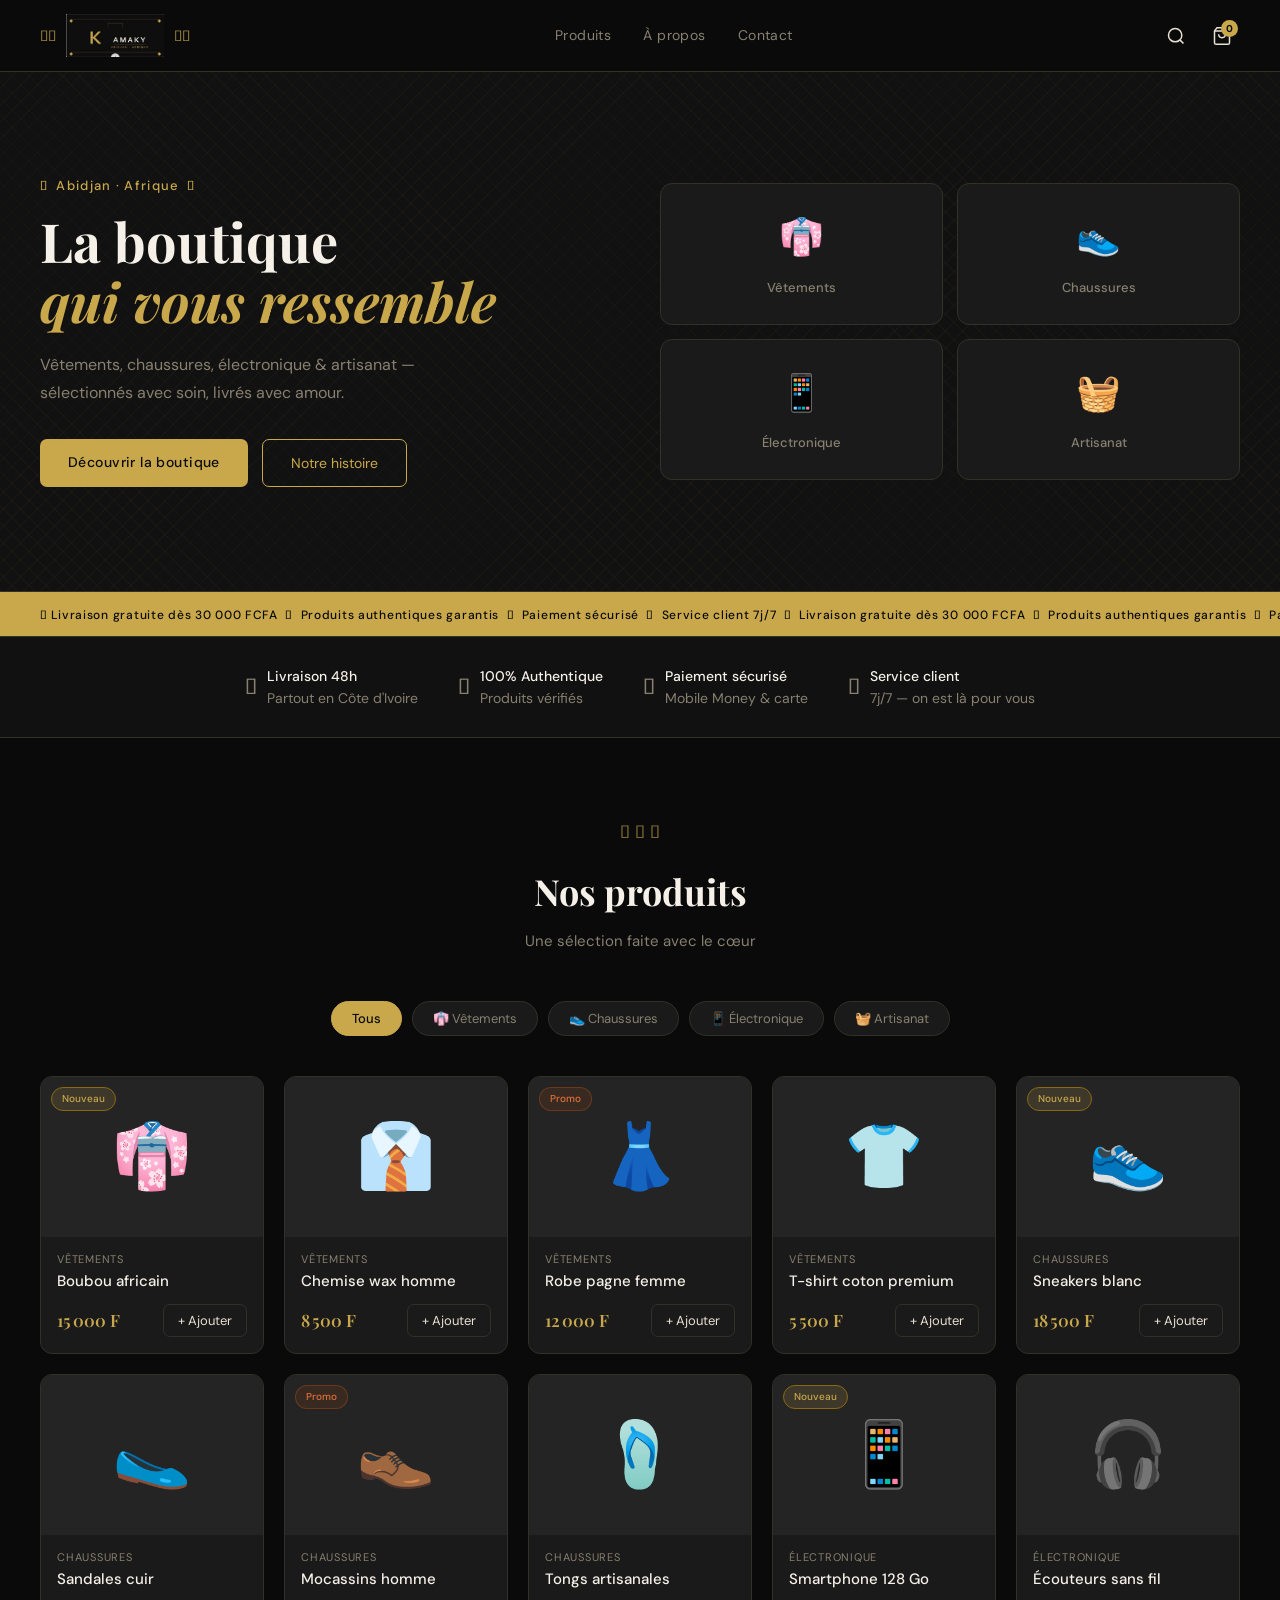
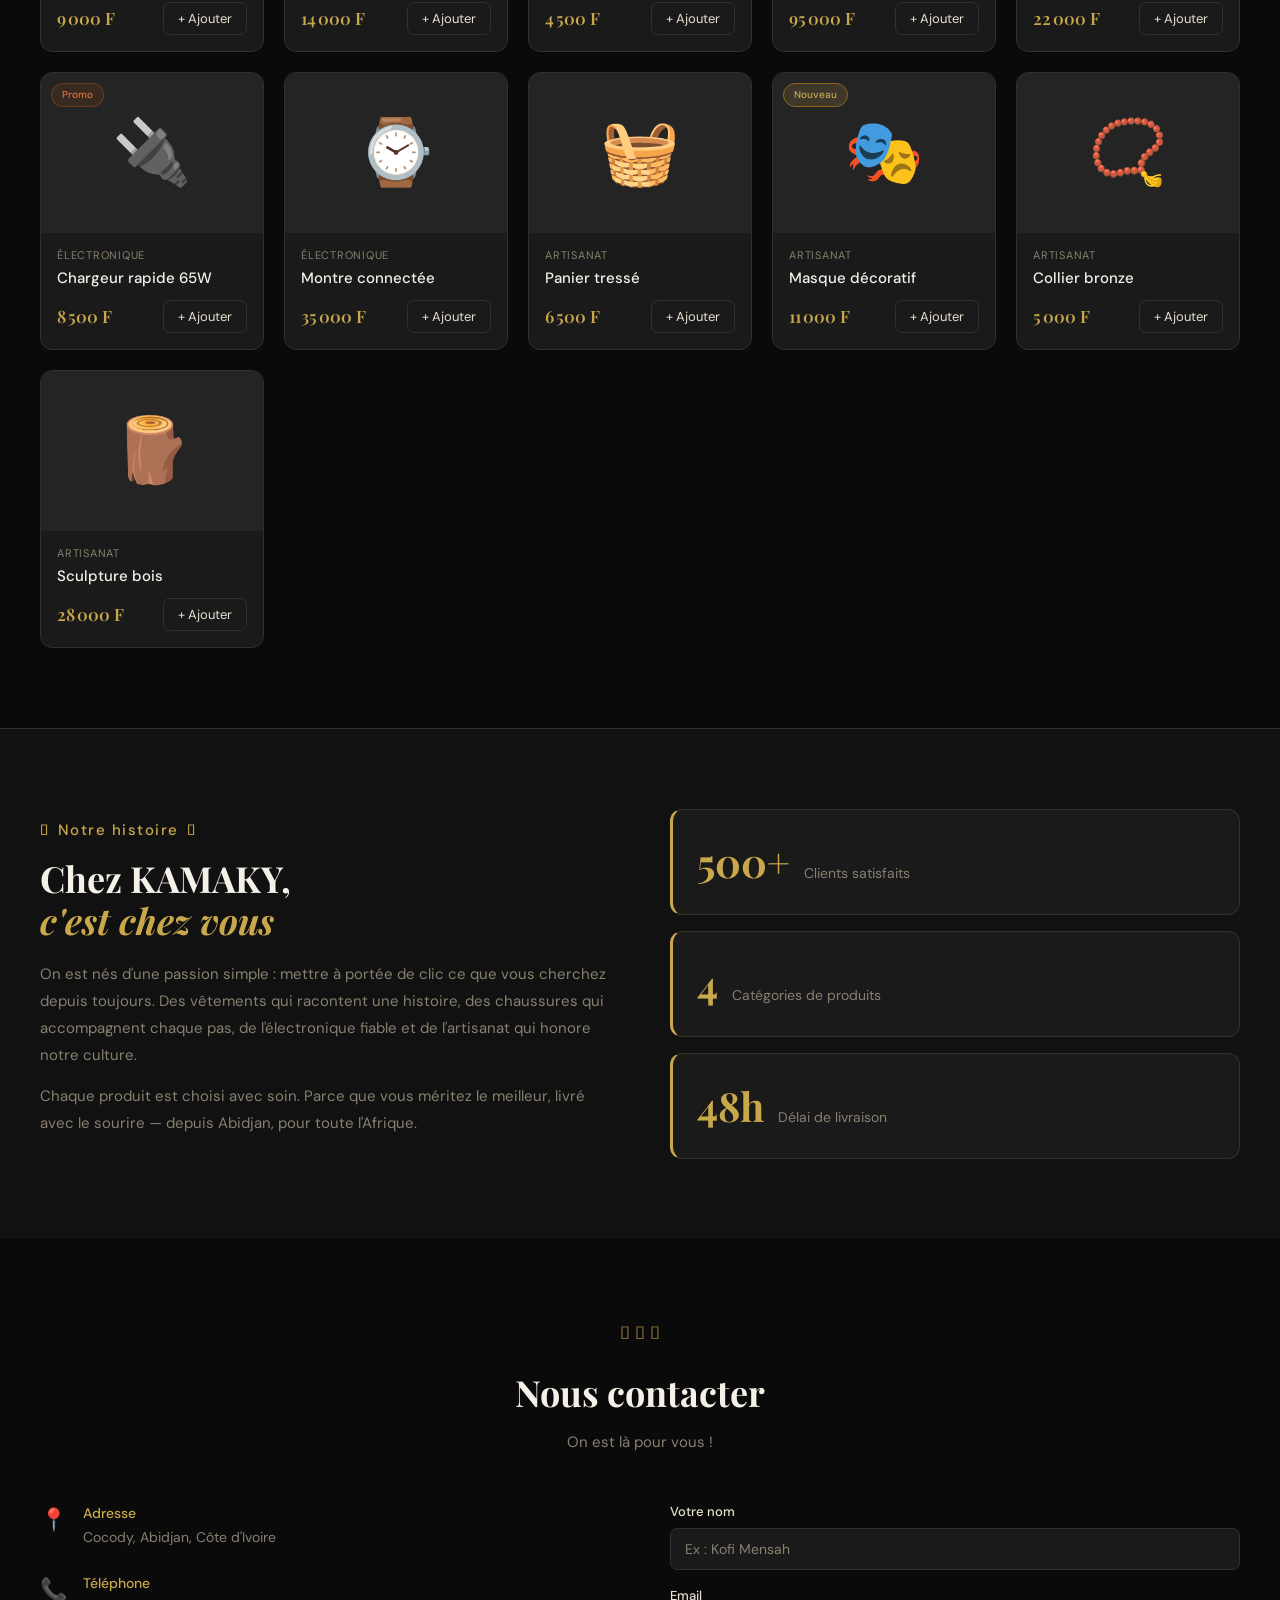
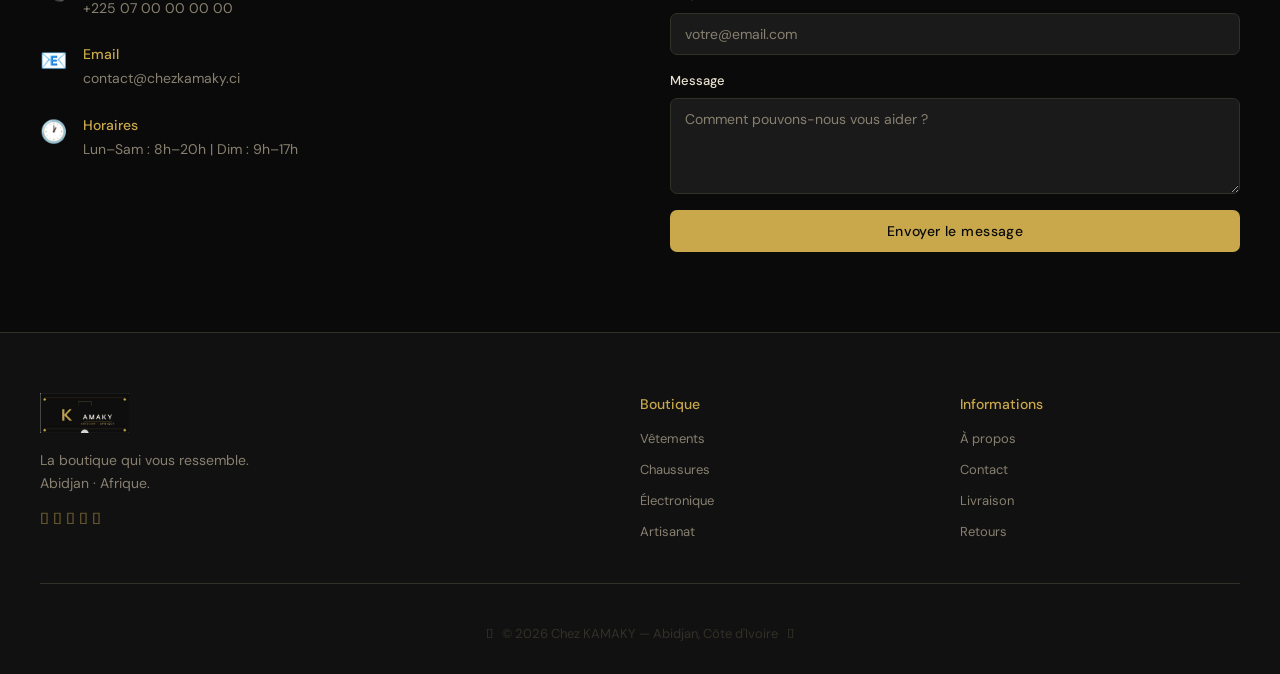
==== index.html @ 60ec1d20 "Add files via upload" ====
<!DOCTYPE html>
<html lang="fr">
<head>
  <meta charset="UTF-8" />
  <meta name="viewport" content="width=device-width, initial-scale=1.0" />
  <title>Chez KAMAKY — Boutique en ligne</title>
  <link rel="preconnect" href="https://fonts.googleapis.com" />
  <link rel="preconnect" href="https://fonts.gstatic.com" crossorigin />
  <link href="https://fonts.googleapis.com/css2?family=Playfair+Display:ital,wght@0,400;0,600;0,700;1,400;1,700&family=DM+Sans:wght@300;400;500&display=swap" rel="stylesheet" />
  <link rel="stylesheet" href="style.css" />
</head>
<body>

  <!-- NAVIGATION -->
  <nav class="nav">
    <div class="nav-logo">
      <span class="logo-cauris" aria-hidden="true">𓇢𓆉</span>
      <img src="logo-original.png" alt="Chez KAMAKY" class="logo-img" />
      <span class="logo-cauris" aria-hidden="true">𓆉𓇢</span>
    </div>
    <div class="nav-links">
      <a href="#produits">Produits</a>
      <a href="#apropos">À propos</a>
      <a href="#contact">Contact</a>
    </div>
    <div class="nav-actions">
      <button class="btn-icon" aria-label="Rechercher">
        <svg width="20" height="20" fill="none" stroke="currentColor" stroke-width="1.8" viewBox="0 0 24 24"><circle cx="11" cy="11" r="8"/><path d="m21 21-4.35-4.35"/></svg>
      </button>
      <button class="btn-icon btn-cart" id="btn-cart" aria-label="Panier">
        <svg width="20" height="20" fill="none" stroke="currentColor" stroke-width="1.8" viewBox="0 0 24 24"><path d="M6 2 3 6v14a2 2 0 0 0 2 2h14a2 2 0 0 0 2-2V6l-3-4z"/><line x1="3" y1="6" x2="21" y2="6"/><path d="M16 10a4 4 0 0 1-8 0"/></svg>
        <span class="cart-badge" id="cart-badge">0</span>
      </button>
    </div>
  </nav>

  <!-- HERO -->
  <section class="hero">
    <div class="hero-content">
      <p class="hero-eyebrow">
        <span class="cauri-inline">𓇢</span>
        Abidjan · Afrique
        <span class="cauri-inline">𓇢</span>
      </p>
      <h1 class="hero-title">La boutique<br /><em>qui vous ressemble</em></h1>
      <p class="hero-sub">Vêtements, chaussures, électronique & artisanat — sélectionnés avec soin, livrés avec amour.</p>
      <div class="hero-btns">
        <a href="#produits" class="btn-primary">Découvrir la boutique</a>
        <a href="#apropos" class="btn-ghost">Notre histoire</a>
      </div>
    </div>
    <div class="hero-visual">
      <div class="hero-card hc1"><span class="hc-emoji">👘</span><span class="hc-label">Vêtements</span></div>
      <div class="hero-card hc2"><span class="hc-emoji">👟</span><span class="hc-label">Chaussures</span></div>
      <div class="hero-card hc3"><span class="hc-emoji">📱</span><span class="hc-label">Électronique</span></div>
      <div class="hero-card hc4"><span class="hc-emoji">🧺</span><span class="hc-label">Artisanat</span></div>
    </div>
  </section>

  <!-- BANDEAU -->
  <div class="bandeau">
    <span>𓇢 Livraison gratuite dès 30 000 FCFA &nbsp;𓆉&nbsp; Produits authentiques garantis &nbsp;𓇢&nbsp; Paiement sécurisé &nbsp;𓆉&nbsp; Service client 7j/7 &nbsp;𓇢&nbsp; Livraison gratuite dès 30 000 FCFA &nbsp;𓆉&nbsp; Produits authentiques garantis &nbsp;𓇢&nbsp; Paiement sécurisé &nbsp;𓆉&nbsp; Service client 7j/7</span>
  </div>

  <!-- CAURIS BAND -->
  <div class="cauri-band">
    <div class="cauri-item"><span>𓇢</span><div><strong>Livraison 48h</strong><br>Partout en Côte d'Ivoire</div></div>
    <div class="cauri-item"><span>𓆉</span><div><strong>100% Authentique</strong><br>Produits vérifiés</div></div>
    <div class="cauri-item"><span>𓇢</span><div><strong>Paiement sécurisé</strong><br>Mobile Money & carte</div></div>
    <div class="cauri-item"><span>𓆉</span><div><strong>Service client</strong><br>7j/7 — on est là pour vous</div></div>
  </div>

  <!-- PRODUITS -->
  <section class="section" id="produits">
    <div class="section-header">
      <div class="section-deco" aria-hidden="true">𓇢 𓆉 𓇢</div>
      <h2 class="section-title">Nos produits</h2>
      <p class="section-sub">Une sélection faite avec le cœur</p>
    </div>
    <div class="filtres">
      <button class="filtre active" data-cat="Tous">Tous</button>
      <button class="filtre" data-cat="Vêtements">👘 Vêtements</button>
      <button class="filtre" data-cat="Chaussures">👟 Chaussures</button>
      <button class="filtre" data-cat="Électronique">📱 Électronique</button>
      <button class="filtre" data-cat="Artisanat">🧺 Artisanat</button>
    </div>
    <div class="produits-grid" id="produits-grid"></div>
  </section>

  <!-- À PROPOS -->
  <section class="section section-apropos" id="apropos">
    <div class="apropos-inner">
      <div class="apropos-text">
        <p class="hero-eyebrow"><span class="cauri-inline">𓇢</span> Notre histoire <span class="cauri-inline">𓇢</span></p>
        <h2>Chez KAMAKY,<br /><em>c'est chez vous</em></h2>
        <p>On est nés d'une passion simple : mettre à portée de clic ce que vous cherchez depuis toujours. Des vêtements qui racontent une histoire, des chaussures qui accompagnent chaque pas, de l'électronique fiable et de l'artisanat qui honore notre culture.</p>
        <p>Chaque produit est choisi avec soin. Parce que vous méritez le meilleur, livré avec le sourire — depuis Abidjan, pour toute l'Afrique.</p>
      </div>
      <div class="apropos-visuels">
        <div class="av-card"><span class="av-num">500+</span><span class="av-label">Clients satisfaits</span></div>
        <div class="av-card"><span class="av-num">4</span><span class="av-label">Catégories de produits</span></div>
        <div class="av-card"><span class="av-num">48h</span><span class="av-label">Délai de livraison</span></div>
      </div>
    </div>
  </section>

  <!-- CONTACT -->
  <section class="section section-contact" id="contact">
    <div class="section-header">
      <div class="section-deco" aria-hidden="true">𓇢 𓆉 𓇢</div>
      <h2 class="section-title">Nous contacter</h2>
      <p class="section-sub">On est là pour vous !</p>
    </div>
    <div class="contact-grid">
      <div class="contact-info">
        <div class="contact-item"><span class="ci-icon">📍</span><div><strong>Adresse</strong><p>Cocody, Abidjan, Côte d'Ivoire</p></div></div>
        <div class="contact-item"><span class="ci-icon">📞</span><div><strong>Téléphone</strong><p>+225 07 00 00 00 00</p></div></div>
        <div class="contact-item"><span class="ci-icon">📧</span><div><strong>Email</strong><p>contact@chezkamaky.ci</p></div></div>
        <div class="contact-item"><span class="ci-icon">🕐</span><div><strong>Horaires</strong><p>Lun–Sam : 8h–20h | Dim : 9h–17h</p></div></div>
      </div>
      <form class="contact-form" onsubmit="envoyerMessage(event)">
        <div class="form-group"><label>Votre nom</label><input type="text" placeholder="Ex : Kofi Mensah" required /></div>
        <div class="form-group"><label>Email</label><input type="email" placeholder="votre@email.com" required /></div>
        <div class="form-group"><label>Message</label><textarea rows="4" placeholder="Comment pouvons-nous vous aider ?" required></textarea></div>
        <button type="submit" class="btn-primary" style="width:100%">Envoyer le message</button>
      </form>
    </div>
  </section>

  <!-- FOOTER -->
  <footer class="footer">
    <div class="footer-top">
      <div class="footer-brand">
        <img src="logo-original.png" alt="Chez KAMAKY" style="height:40px;width:auto;" />
        <p>La boutique qui vous ressemble.<br />Abidjan · Afrique.</p>
        <div class="footer-cauris" aria-hidden="true">𓇢 𓆉 𓇢 𓆉 𓇢</div>
      </div>
      <div class="footer-links">
        <strong>Boutique</strong>
        <a href="#produits">Vêtements</a>
        <a href="#produits">Chaussures</a>
        <a href="#produits">Électronique</a>
        <a href="#produits">Artisanat</a>
      </div>
      <div class="footer-links">
        <strong>Informations</strong>
        <a href="#apropos">À propos</a>
        <a href="#contact">Contact</a>
        <a href="#">Livraison</a>
        <a href="#">Retours</a>
      </div>
    </div>
    <div class="footer-bottom">
      <p>𓇢 &nbsp; © 2026 Chez KAMAKY — Abidjan, Côte d'Ivoire &nbsp; 𓇢</p>
    </div>
  </footer>

  <!-- PANIER SIDEBAR -->
  <div class="panier-overlay" id="panier-overlay" onclick="fermerPanier()"></div>
  <aside class="panier-sidebar" id="panier-sidebar">
    <div class="panier-header">
      <h3>𓇢 Mon panier</h3>
      <button class="btn-icon" onclick="fermerPanier()" aria-label="Fermer">
        <svg width="20" height="20" fill="none" stroke="currentColor" stroke-width="2" viewBox="0 0 24 24"><line x1="18" y1="6" x2="6" y2="18"/><line x1="6" y1="6" x2="18" y2="18"/></svg>
      </button>
    </div>
    <div class="panier-items" id="panier-items"></div>
    <div class="panier-footer" id="panier-footer"></div>
  </aside>

  <script src="script.js"></script>
</body>
</html>
---- style.css ----
/* === VARIABLES === */
:root {
  --noir:      #0A0A0A;
  --noir-2:    #111111;
  --noir-3:    #1A1A1A;
  --noir-4:    #242424;
  --or:        #C9A84C;
  --or-cl:     #E8C97A;
  --or-fonce:  #8B6914;
  --or-bg:     rgba(201,168,76,0.08);
  --blanc:     #F5F0E8;
  --blanc-2:   #E8E0D0;
  --gris:      #888070;
  --gris-cl:   #333028;
  --radius:    12px;
  --radius-sm: 7px;
  --font-titre: 'Playfair Display', Georgia, serif;
  --font-corps: 'DM Sans', system-ui, sans-serif;
  --transition: 0.22s ease;
}

/* === RESET === */
*, *::before, *::after { box-sizing: border-box; margin: 0; padding: 0; }
html { scroll-behavior: smooth; }
body { font-family: var(--font-corps); background: var(--noir); color: var(--blanc); line-height: 1.6; }
a { text-decoration: none; color: inherit; }
button { font-family: inherit; cursor: pointer; }

/* === NAVIGATION === */
.nav {
  display: flex;
  align-items: center;
  justify-content: space-between;
  padding: 0 40px;
  height: 72px;
  background: var(--noir);
  border-bottom: 1px solid var(--gris-cl);
  position: sticky;
  top: 0;
  z-index: 100;
}

.nav-logo { display: flex; align-items: center; gap: 10px; }
.logo-img  { height: 44px; width: auto; object-fit: contain; }

/* cauris décoratifs autour du logo */
.logo-cauris {
  display: flex;
  align-items: center;
  gap: 6px;
  color: var(--or);
  font-size: 15px;
  opacity: .7;
}

.nav-links { display: flex; gap: 32px; }
.nav-links a {
  font-size: 14px;
  color: var(--gris);
  transition: color var(--transition);
  letter-spacing: .03em;
}
.nav-links a:hover { color: var(--or); }

.nav-actions { display: flex; align-items: center; gap: 10px; }

.btn-icon {
  background: none;
  border: none;
  color: var(--blanc-2);
  padding: 8px;
  border-radius: 50%;
  display: flex;
  align-items: center;
  justify-content: center;
  transition: background var(--transition), color var(--transition);
}
.btn-icon:hover { background: var(--noir-4); color: var(--or); }

.btn-cart { position: relative; }
.cart-badge {
  position: absolute;
  top: 2px; right: 2px;
  background: var(--or);
  color: var(--noir);
  font-size: 10px;
  font-weight: 700;
  width: 17px; height: 17px;
  border-radius: 50%;
  display: flex;
  align-items: center;
  justify-content: center;
}

/* === BOUTONS === */
.btn-primary {
  display: inline-block;
  padding: 12px 28px;
  background: var(--or);
  color: var(--noir);
  border: none;
  border-radius: var(--radius-sm);
  font-size: 14px;
  font-weight: 500;
  letter-spacing: .03em;
  transition: background var(--transition), transform var(--transition);
}
.btn-primary:hover { background: var(--or-cl); transform: translateY(-1px); }

.btn-ghost {
  display: inline-block;
  padding: 12px 28px;
  background: transparent;
  color: var(--or);
  border: 1.5px solid var(--or);
  border-radius: var(--radius-sm);
  font-size: 14px;
  transition: all var(--transition);
}
.btn-ghost:hover { background: var(--or); color: var(--noir); }

/* === HERO === */
.hero {
  display: grid;
  grid-template-columns: 1fr 1fr;
  gap: 40px;
  align-items: center;
  padding: 80px 40px;
  background: var(--noir-2);
  min-height: 520px;
  border-bottom: 1px solid var(--gris-cl);
  position: relative;
  overflow: hidden;
}

/* motif tissage africain en fond */
.hero::before {
  content: '';
  position: absolute;
  inset: 0;
  background-image:
    repeating-linear-gradient(45deg, rgba(201,168,76,.03) 0px, rgba(201,168,76,.03) 1px, transparent 1px, transparent 12px),
    repeating-linear-gradient(-45deg, rgba(201,168,76,.03) 0px, rgba(201,168,76,.03) 1px, transparent 1px, transparent 12px);
  pointer-events: none;
}

.hero-eyebrow {
  font-size: 13px;
  color: var(--or);
  letter-spacing: .1em;
  margin-bottom: 16px;
  font-weight: 500;
  display: flex;
  align-items: center;
  gap: 8px;
}

.hero-title {
  font-family: var(--font-titre);
  font-size: clamp(36px, 5vw, 54px);
  font-weight: 700;
  line-height: 1.1;
  color: var(--blanc);
  margin-bottom: 20px;
}
.hero-title em { font-style: italic; color: var(--or); }

.hero-sub {
  font-size: 16px;
  color: var(--gris);
  margin-bottom: 32px;
  max-width: 420px;
  line-height: 1.75;
}

.hero-btns { display: flex; gap: 14px; flex-wrap: wrap; }

.hero-visual {
  display: grid;
  grid-template-columns: 1fr 1fr;
  gap: 14px;
  position: relative;
  z-index: 1;
}

.hero-card {
  background: var(--noir-3);
  border: 1px solid var(--gris-cl);
  border-radius: var(--radius);
  padding: 24px 16px;
  text-align: center;
  transition: transform var(--transition), border-color var(--transition);
  animation: floatIn .6s ease both;
  position: relative;
  overflow: hidden;
}
.hero-card::after {
  content: '';
  position: absolute;
  bottom: 0; left: 0; right: 0;
  height: 2px;
  background: linear-gradient(90deg, transparent, var(--or), transparent);
  opacity: 0;
  transition: opacity var(--transition);
}
.hero-card:hover { transform: translateY(-5px); border-color: var(--or-fonce); }
.hero-card:hover::after { opacity: 1; }
.hc1{animation-delay:.1s} .hc2{animation-delay:.2s} .hc3{animation-delay:.3s} .hc4{animation-delay:.4s}

@keyframes floatIn {
  from { opacity:0; transform:translateY(16px); }
  to   { opacity:1; transform:translateY(0); }
}

.hc-emoji  { font-size: 36px; display: block; margin-bottom: 8px; }
.hc-label  { font-size: 13px; font-weight: 500; color: var(--gris); }

/* === BANDEAU === */
.bandeau {
  background: var(--or);
  color: var(--noir);
  overflow: hidden;
  padding: 9px 0;
  white-space: nowrap;
}
.bandeau span {
  display: inline-block;
  padding: 0 40px;
  font-size: 12px;
  font-weight: 500;
  letter-spacing: .06em;
  animation: defilement 22s linear infinite;
}
@keyframes defilement {
  from { transform: translateX(0); }
  to   { transform: translateX(-50%); }
}

/* === SECTIONS === */
.section { padding: 80px 40px; }

.section-header { text-align: center; margin-bottom: 48px; }
.section-title {
  font-family: var(--font-titre);
  font-size: 36px;
  font-weight: 700;
  color: var(--blanc);
  margin-bottom: 8px;
}
.section-sub { font-size: 15px; color: var(--gris); }

/* déco cauris section */
.section-deco {
  display: flex;
  align-items: center;
  justify-content: center;
  gap: 12px;
  margin-bottom: 16px;
  color: var(--or);
  font-size: 18px;
  opacity: .6;
}

/* === FILTRES === */
.filtres {
  display: flex;
  gap: 10px;
  justify-content: center;
  flex-wrap: wrap;
  margin-bottom: 40px;
}
.filtre {
  padding: 8px 20px;
  border-radius: 30px;
  border: 1px solid var(--gris-cl);
  background: var(--noir-3);
  font-size: 13px;
  color: var(--gris);
  transition: all var(--transition);
}
.filtre:hover { border-color: var(--or-fonce); color: var(--or); }
.filtre.active {
  background: var(--or);
  border-color: var(--or);
  color: var(--noir);
  font-weight: 500;
}

/* === GRILLE PRODUITS === */
.produits-grid {
  display: grid;
  grid-template-columns: repeat(auto-fill, minmax(220px, 1fr));
  gap: 20px;
}

.produit-card {
  background: var(--noir-3);
  border: 1px solid var(--gris-cl);
  border-radius: var(--radius);
  overflow: hidden;
  transition: transform var(--transition), border-color var(--transition);
  animation: fadeUp .4s ease both;
}
.produit-card:hover { transform: translateY(-5px); border-color: var(--or-fonce); }

@keyframes fadeUp {
  from { opacity:0; transform:translateY(20px); }
  to   { opacity:1; transform:translateY(0); }
}

.produit-img {
  background: var(--noir-4);
  height: 160px;
  display: flex;
  align-items: center;
  justify-content: center;
  font-size: 64px;
  position: relative;
}

.produit-badge {
  position: absolute;
  top: 10px; left: 10px;
  font-size: 10px;
  font-weight: 500;
  padding: 3px 10px;
  border-radius: 20px;
}
.badge-new   { background: rgba(201,168,76,.15); color: var(--or); border: 1px solid var(--or-fonce); }
.badge-promo { background: rgba(180,80,20,.15);  color: #E0703A; border: 1px solid rgba(180,80,20,.4); }

.produit-body  { padding: 14px 16px 16px; }
.produit-cat   { font-size: 11px; color: var(--gris); margin-bottom: 4px; text-transform: uppercase; letter-spacing: .07em; }
.produit-nom   { font-size: 15px; font-weight: 500; color: var(--blanc); margin-bottom: 12px; line-height: 1.3; }
.produit-footer{ display: flex; justify-content: space-between; align-items: center; }
.produit-prix  { font-family: var(--font-titre); font-size: 17px; font-weight: 600; color: var(--or); }

.btn-ajouter {
  padding: 7px 14px;
  border-radius: var(--radius-sm);
  border: 1px solid var(--gris-cl);
  background: transparent;
  font-size: 13px;
  color: var(--blanc-2);
  transition: all var(--transition);
}
.btn-ajouter:hover { border-color: var(--or); color: var(--or); }
.btn-ajouter.ajoute { background: rgba(29,158,117,.15); border-color: #1D9E75; color: #4DC9A0; }

/* === SECTION CAURI === */
.cauri-band {
  background: var(--noir-2);
  border-top: 1px solid var(--gris-cl);
  border-bottom: 1px solid var(--gris-cl);
  padding: 28px 40px;
  display: flex;
  justify-content: center;
  align-items: center;
  gap: 40px;
  flex-wrap: wrap;
}
.cauri-item {
  display: flex;
  align-items: center;
  gap: 10px;
  font-size: 14px;
  color: var(--gris);
}
.cauri-item span { font-size: 22px; }
.cauri-item strong { color: var(--blanc); font-weight: 500; }

/* === À PROPOS === */
.section-apropos {
  background: var(--noir-2);
  border-top: 1px solid var(--gris-cl);
}
.apropos-inner {
  display: grid;
  grid-template-columns: 1fr 1fr;
  gap: 60px;
  align-items: center;
}
.apropos-text .hero-eyebrow { color: var(--or); }
.apropos-text h2 {
  font-family: var(--font-titre);
  font-size: 36px;
  font-weight: 700;
  line-height: 1.15;
  margin-bottom: 20px;
  color: var(--blanc);
}
.apropos-text h2 em { font-style: italic; color: var(--or); }
.apropos-text p { color: var(--gris); font-size: 15px; margin-bottom: 14px; line-height: 1.8; }

.apropos-visuels { display: flex; flex-direction: column; gap: 16px; }
.av-card {
  background: var(--noir-3);
  border: 1px solid var(--gris-cl);
  border-left: 3px solid var(--or);
  border-radius: var(--radius);
  padding: 20px 24px;
  display: flex;
  align-items: baseline;
  gap: 14px;
}
.av-num   { font-family: var(--font-titre); font-size: 40px; font-weight: 700; color: var(--or); }
.av-label { font-size: 14px; color: var(--gris); }

/* === CONTACT === */
.section-contact { background: var(--noir); }
.contact-grid {
  display: grid;
  grid-template-columns: 1fr 1fr;
  gap: 60px;
  align-items: start;
}
.contact-item { display: flex; gap: 16px; margin-bottom: 24px; align-items: flex-start; }
.ci-icon { font-size: 22px; flex-shrink: 0; }
.contact-item strong { display: block; font-size: 14px; font-weight: 500; color: var(--or); margin-bottom: 2px; }
.contact-item p { font-size: 14px; color: var(--gris); }

.contact-form { display: flex; flex-direction: column; gap: 16px; }
.form-group { display: flex; flex-direction: column; gap: 6px; }
.form-group label { font-size: 13px; font-weight: 500; color: var(--blanc-2); }
.form-group input,
.form-group textarea {
  padding: 11px 14px;
  border: 1px solid var(--gris-cl);
  border-radius: var(--radius-sm);
  font-family: var(--font-corps);
  font-size: 14px;
  color: var(--blanc);
  background: var(--noir-3);
  transition: border-color var(--transition);
  outline: none;
  resize: vertical;
}
.form-group input:focus,
.form-group textarea:focus { border-color: var(--or); }
.form-group input::placeholder,
.form-group textarea::placeholder { color: var(--gris); }

/* === FOOTER === */
.footer { background: var(--noir-2); border-top: 1px solid var(--gris-cl); padding: 60px 40px 30px; }
.footer-top {
  display: grid;
  grid-template-columns: 2fr 1fr 1fr;
  gap: 40px;
  margin-bottom: 40px;
  padding-bottom: 40px;
  border-bottom: 1px solid var(--gris-cl);
}
.footer-brand p { font-size: 14px; color: var(--gris); line-height: 1.7; margin-top: 8px; }
.footer-cauris   { color: var(--or); font-size: 16px; opacity: .5; margin-top: 10px; }
.footer-links    { display: flex; flex-direction: column; gap: 10px; }
.footer-links strong { font-size: 14px; font-weight: 500; color: var(--or); margin-bottom: 4px; }
.footer-links a  { font-size: 13px; color: var(--gris); transition: color var(--transition); }
.footer-links a:hover { color: var(--or); }
.footer-bottom   { text-align: center; font-size: 13px; color: var(--gris-cl); }

/* === PANIER SIDEBAR === */
.panier-overlay {
  display: none;
  position: fixed;
  inset: 0;
  background: rgba(0,0,0,.6);
  z-index: 200;
}
.panier-overlay.open { display: block; }

.panier-sidebar {
  position: fixed;
  top: 0; right: 0;
  width: 360px;
  height: 100vh;
  background: var(--noir-2);
  border-left: 1px solid var(--gris-cl);
  z-index: 201;
  display: flex;
  flex-direction: column;
  transform: translateX(100%);
  transition: transform .3s ease;
}
.panier-sidebar.open { transform: translateX(0); }

.panier-header {
  display: flex;
  justify-content: space-between;
  align-items: center;
  padding: 20px 24px;
  border-bottom: 1px solid var(--gris-cl);
}
.panier-header h3 {
  font-family: var(--font-titre);
  font-size: 20px;
  font-weight: 600;
  color: var(--or);
}

.panier-items { flex: 1; overflow-y: auto; padding: 20px 24px; }

.panier-item {
  display: flex;
  gap: 14px;
  padding: 14px 0;
  border-bottom: 1px solid var(--gris-cl);
  align-items: center;
}
.pi-emoji { font-size: 32px; flex-shrink: 0; }
.pi-info  { flex: 1; }
.pi-nom   { font-size: 14px; font-weight: 500; color: var(--blanc); margin-bottom: 2px; }
.pi-prix  { font-size: 13px; color: var(--or); }
.pi-qty   { display: flex; align-items: center; gap: 8px; margin-top: 6px; }
.pi-qty button {
  width: 24px; height: 24px;
  border: 1px solid var(--gris-cl);
  border-radius: 50%;
  background: none;
  color: var(--blanc-2);
  font-size: 14px;
  display: flex;
  align-items: center;
  justify-content: center;
  transition: all var(--transition);
}
.pi-qty button:hover { border-color: var(--or); color: var(--or); }
.pi-qty span { font-size: 14px; font-weight: 500; min-width: 20px; text-align: center; color: var(--blanc); }

.panier-footer {
  padding: 20px 24px;
  border-top: 1px solid var(--gris-cl);
}
.panier-total {
  display: flex;
  justify-content: space-between;
  font-size: 16px;
  font-weight: 500;
  margin-bottom: 16px;
  color: var(--blanc);
}
.panier-total span:last-child {
  font-family: var(--font-titre);
  font-size: 18px;
  color: var(--or);
}
.panier-vide {
  text-align: center;
  padding: 60px 0;
  color: var(--gris);
  font-size: 14px;
}
.panier-vide span { font-size: 48px; display: block; margin-bottom: 12px; }

/* === RESPONSIVE === */
@media (max-width: 768px) {
  .nav { padding: 0 20px; }
  .nav-links { display: none; }
  .hero { grid-template-columns: 1fr; padding: 50px 20px; }
  .hero-visual { grid-template-columns: 1fr 1fr; }
  .section { padding: 60px 20px; }
  .apropos-inner, .contact-grid, .footer-top { grid-template-columns: 1fr; gap: 30px; }
  .cauri-band { gap: 20px; padding: 24px 20px; }
  .panier-sidebar { width: 100%; }
}
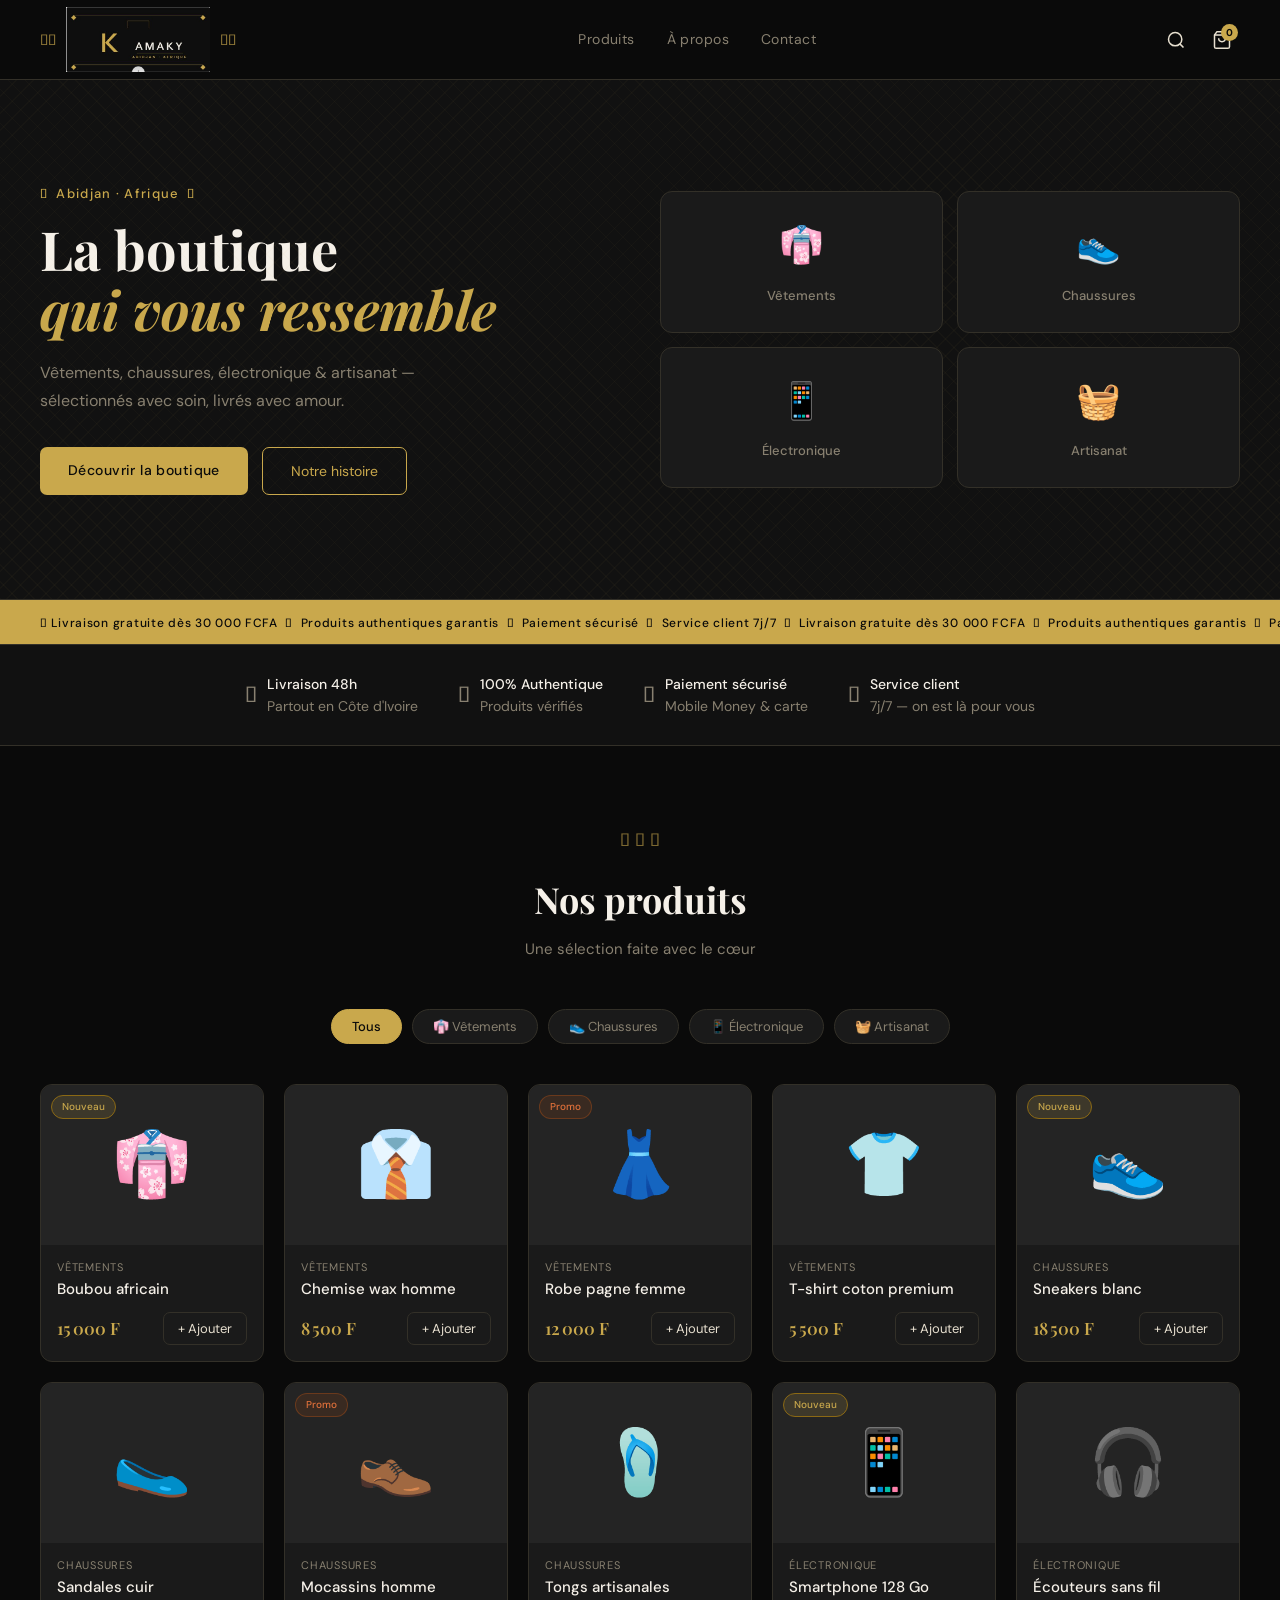
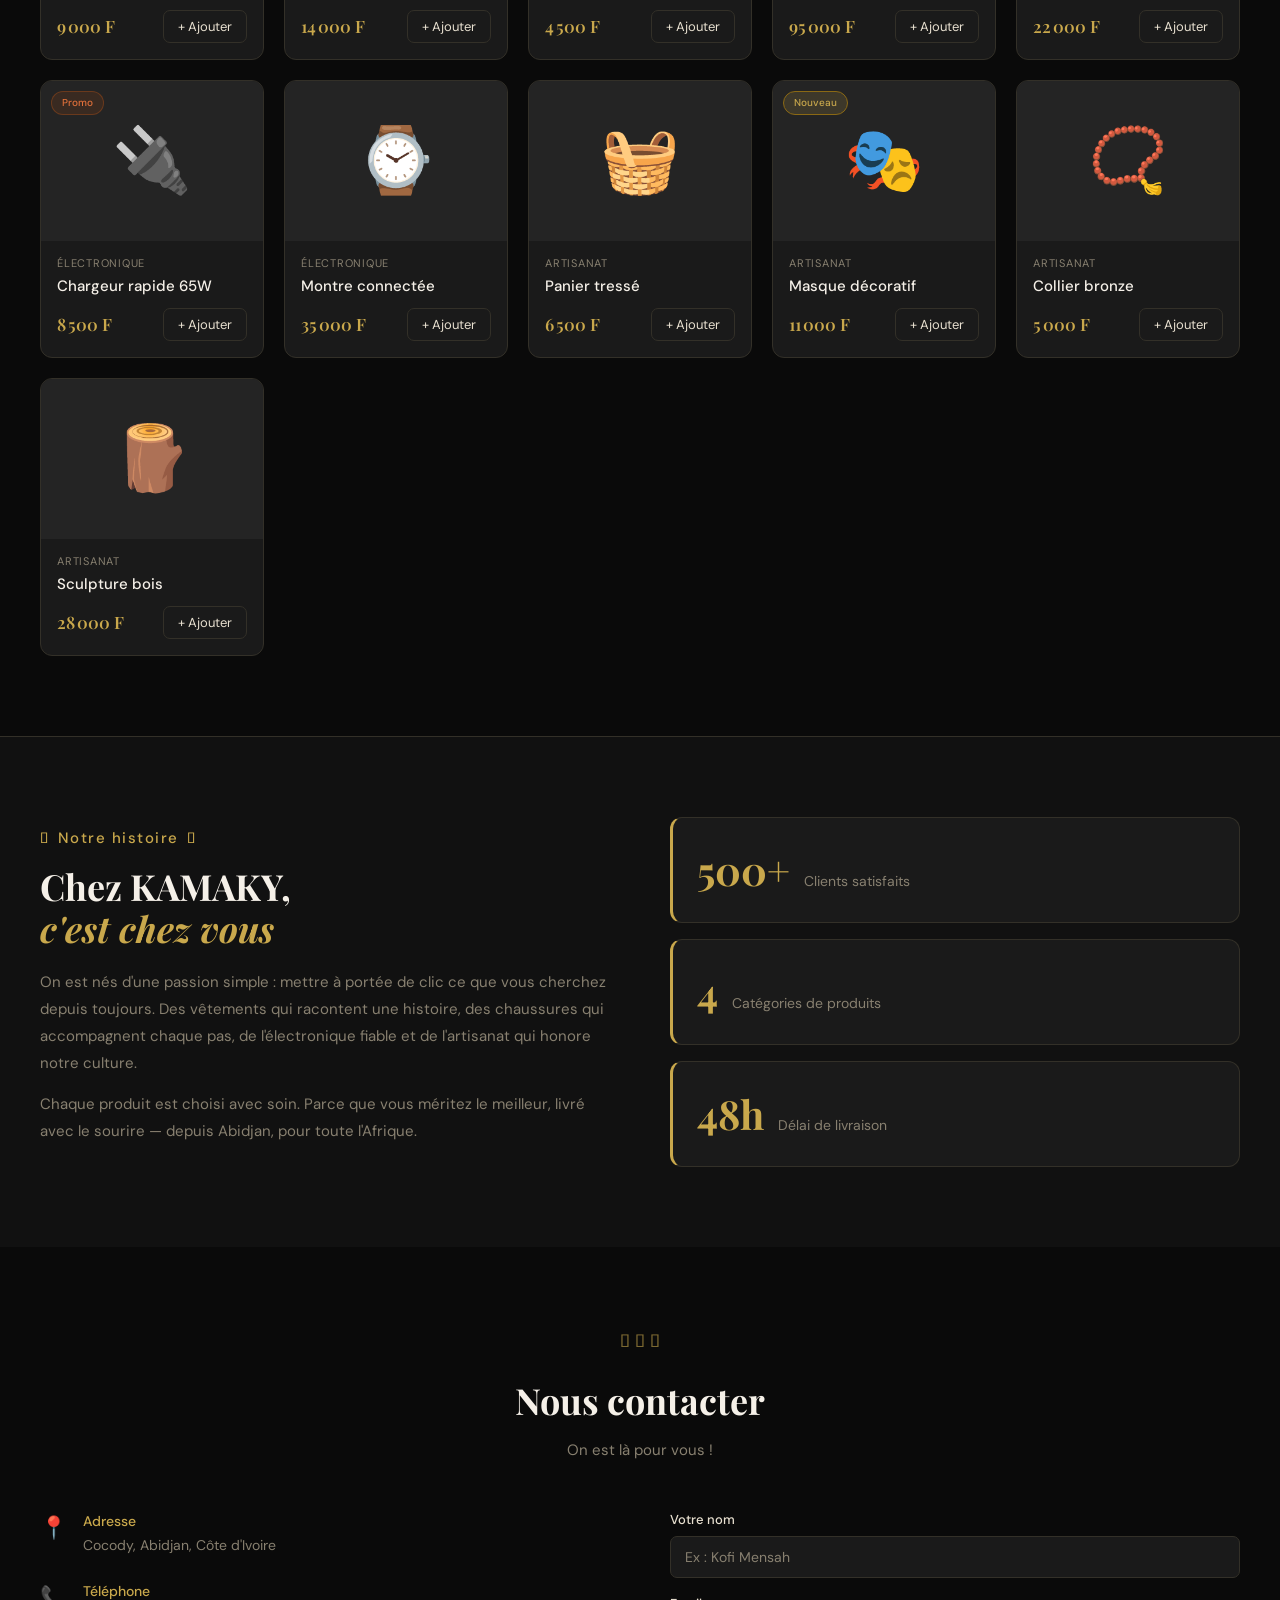
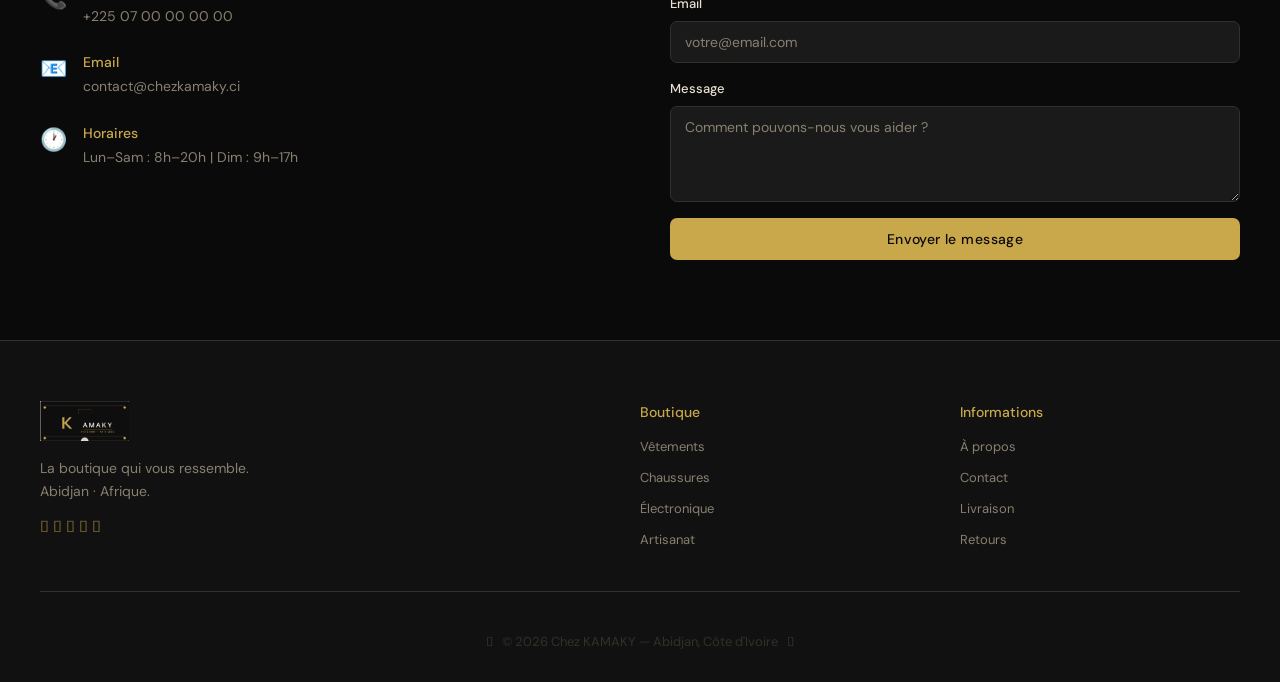
==== commit be7b3829: "Update index.html" ====
--- a/index.html
+++ b/index.html
@@ -4,6 +4,7 @@
   <meta charset="UTF-8" />
   <meta name="viewport" content="width=device-width, initial-scale=1.0" />
   <title>Chez KAMAKY — Boutique en ligne</title>
+  <link rel="icon" type="image/png" href="logo-original.png" />
   <link rel="preconnect" href="https://fonts.googleapis.com" />
   <link rel="preconnect" href="https://fonts.gstatic.com" crossorigin />
   <link href="https://fonts.googleapis.com/css2?family=Playfair+Display:ital,wght@0,400;0,600;0,700;1,400;1,700&family=DM+Sans:wght@300;400;500&display=swap" rel="stylesheet" />
--- a/style.css
+++ b/style.css
@@ -32,7 +32,7 @@
   align-items: center;
   justify-content: space-between;
   padding: 0 40px;
-  height: 72px;
+  height: 80px;
   background: var(--noir);
   border-bottom: 1px solid var(--gris-cl);
   position: sticky;
@@ -41,7 +41,7 @@
 }
 
 .nav-logo { display: flex; align-items: center; gap: 10px; }
-.logo-img  { height: 44px; width: auto; object-fit: contain; }
+.logo-img  { height: 65px; width: auto; object-fit: contain; }
 
 /* cauris décoratifs autour du logo */
 .logo-cauris {
@@ -561,4 +561,4 @@
   .apropos-inner, .contact-grid, .footer-top { grid-template-columns: 1fr; gap: 30px; }
   .cauri-band { gap: 20px; padding: 24px 20px; }
   .panier-sidebar { width: 100%; }
-}
+}
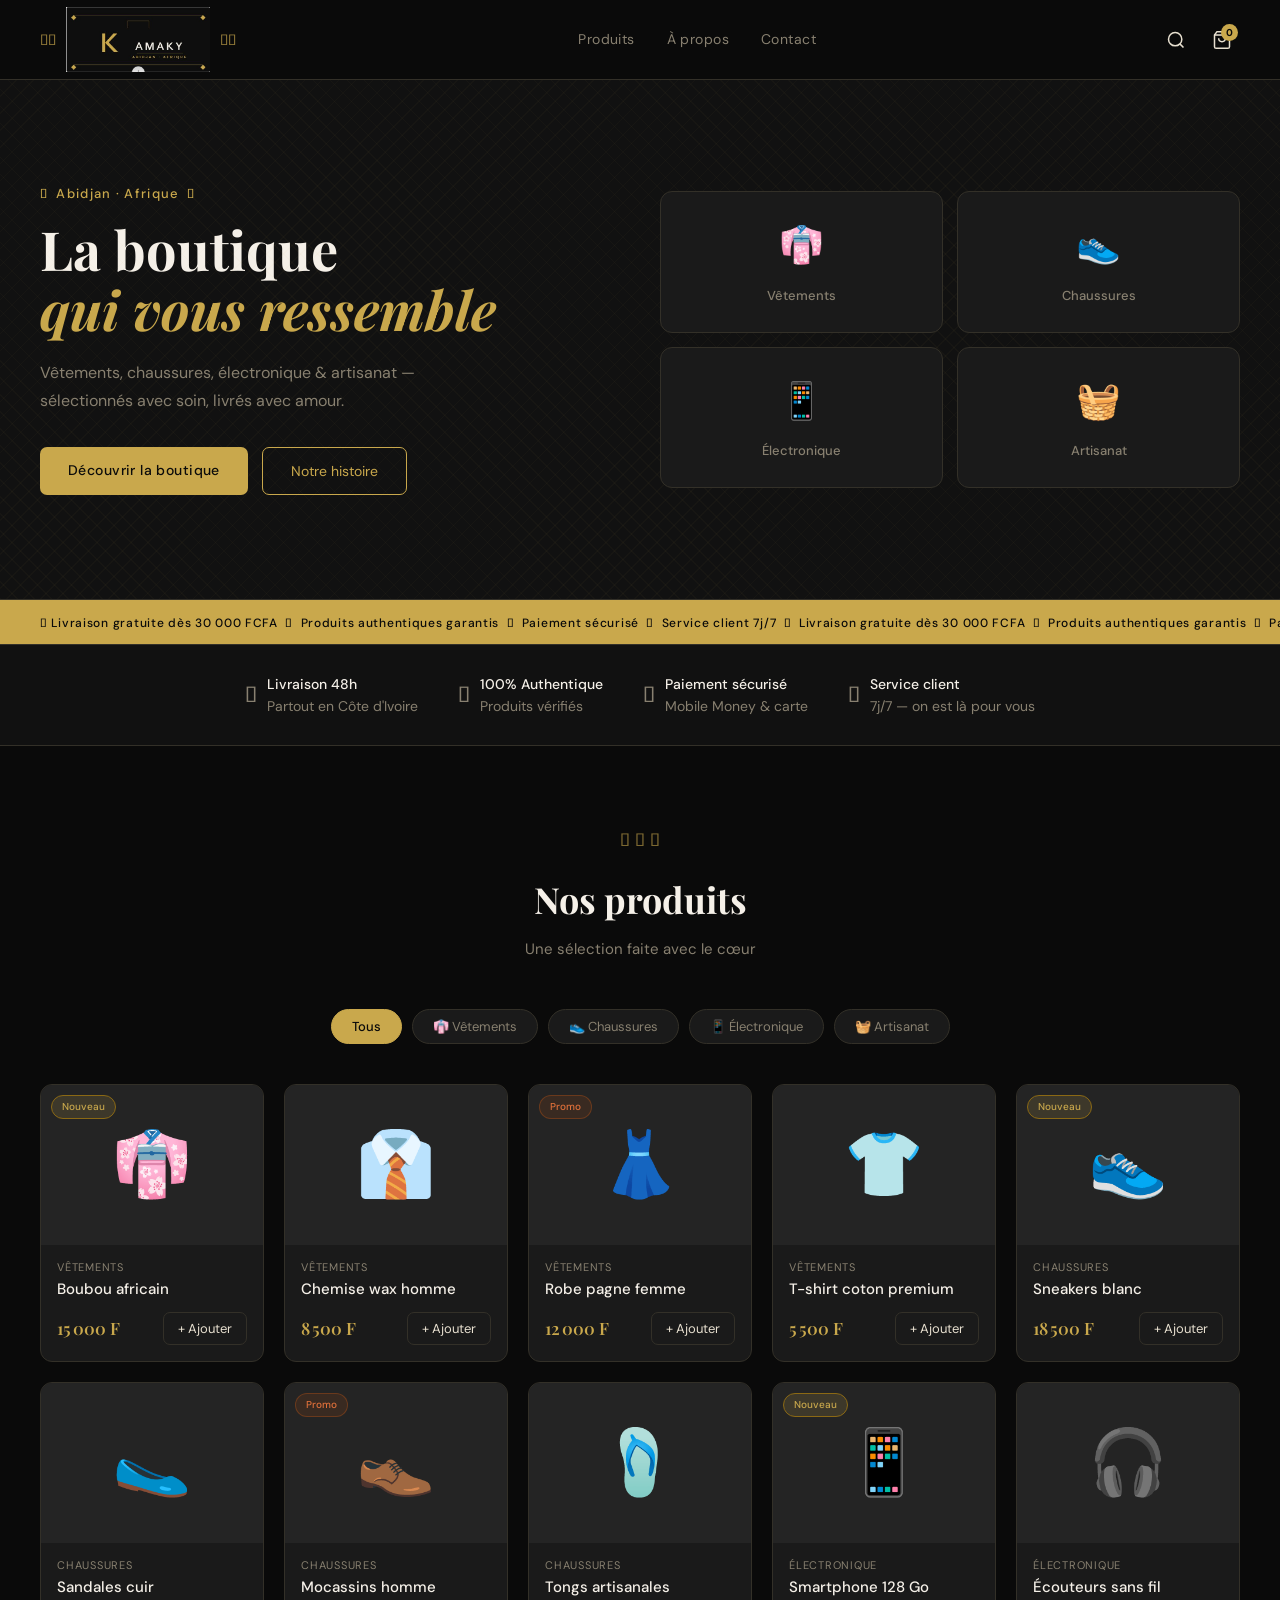
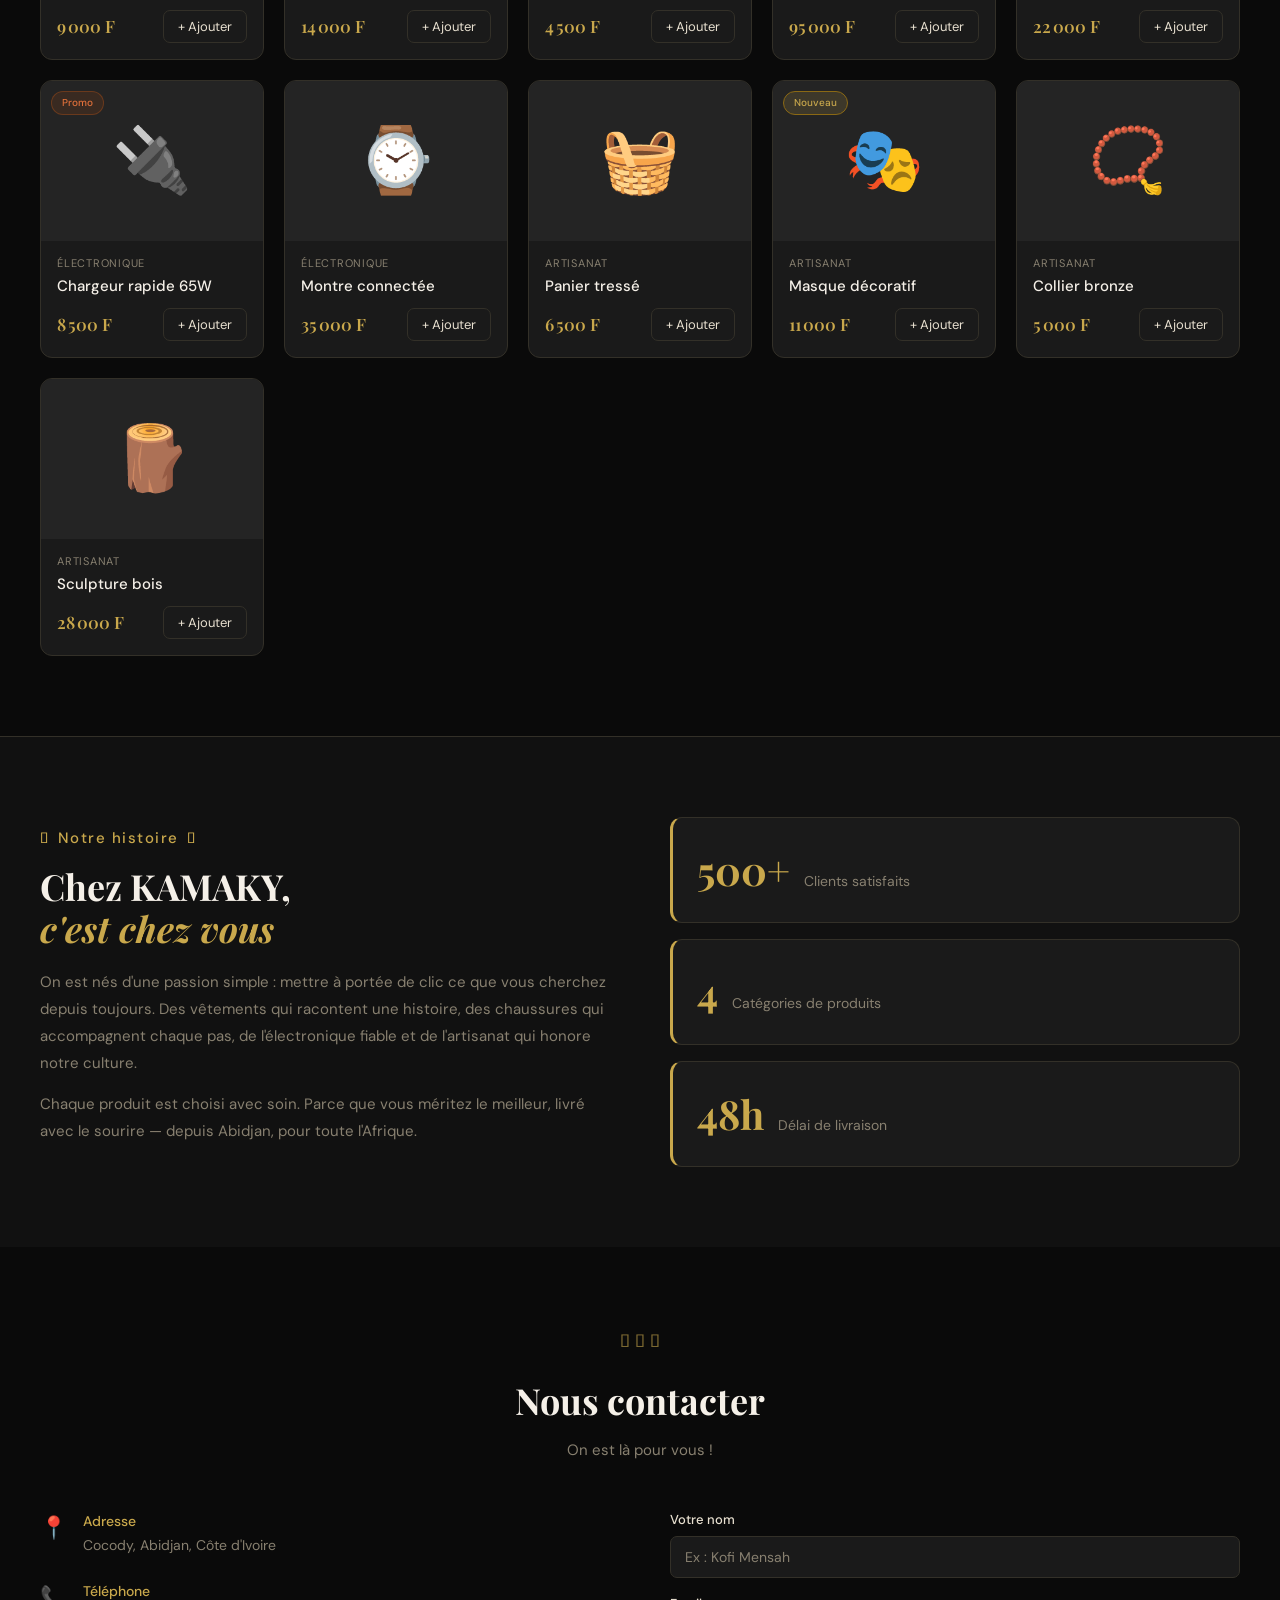
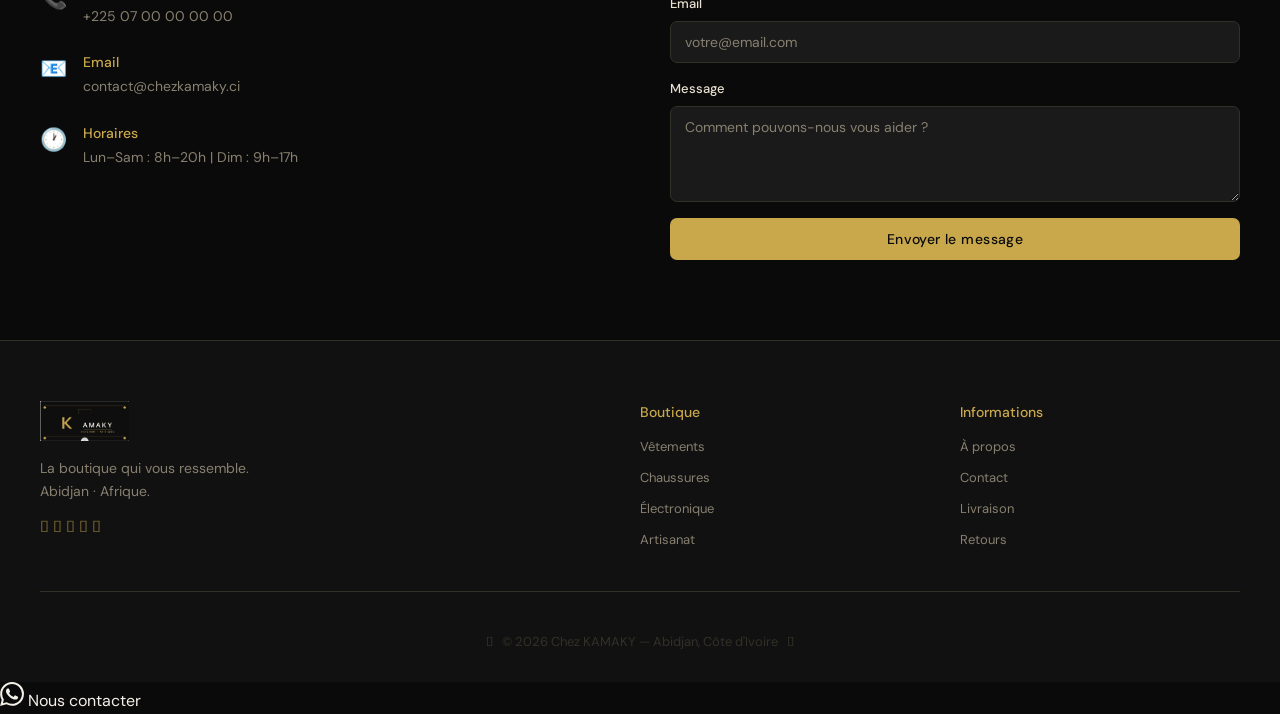
==== commit 89937d89: "Update index.html" ====
--- a/index.html
+++ b/index.html
@@ -170,5 +170,9 @@
   </aside>
 
   <script src="script.js"></script>
+  <a href="https://wa.me/2250554049219?text=Bonjour%20Chez%20KAMAKY%2C%20je%20suis%20int%C3%A9ress%C3%A9%20par%20vos%20produits%20!" class="whatsapp-btn" target="_blank">
+  <svg viewBox="0 0 24 24" fill="currentColor" width="24" height="24"><path d="M17.472 14.382c-.297-.149-1.758-.867-2.03-.967-.273-.099-.471-.148-.67.15-.197.297-.767.966-.94 1.164-.173.199-.347.223-.644.075-.297-.15-1.255-.463-2.39-1.475-.883-.788-1.48-1.761-1.653-2.059-.173-.297-.018-.458.13-.606.134-.133.298-.347.446-.52.149-.174.198-.298.298-.497.099-.198.05-.371-.025-.52-.075-.149-.669-1.612-.916-2.207-.242-.579-.487-.5-.669-.51-.173-.008-.371-.01-.57-.01-.198 0-.52.074-.792.372-.272.297-1.04 1.016-1.04 2.479 0 1.462 1.065 2.875 1.213 3.074.149.198 2.096 3.2 5.077 4.487.709.306 1.262.489 1.694.625.712.227 1.36.195 1.871.118.571-.085 1.758-.719 2.006-1.413.248-.694.248-1.289.173-1.413-.074-.124-.272-.198-.57-.347m-5.421 7.403h-.004a9.87 9.87 0 01-5.031-1.378l-.361-.214-3.741.982.998-3.648-.235-.374a9.86 9.86 0 01-1.51-5.26c.001-5.45 4.436-9.884 9.888-9.884 2.64 0 5.122 1.03 6.988 2.898a9.825 9.825 0 012.893 6.994c-.003 5.45-4.437 9.884-9.885 9.884m8.413-18.297A11.815 11.815 0 0012.05 0C5.495 0 .16 5.335.157 11.892c0 2.096.547 4.142 1.588 5.945L.057 24l6.305-1.654a11.882 11.882 0 005.683 1.448h.005c6.554 0 11.89-5.335 11.893-11.893a11.821 11.821 0 00-3.48-8.413z"/></svg>
+  Nous contacter
+</a>
 </body>
 </html>
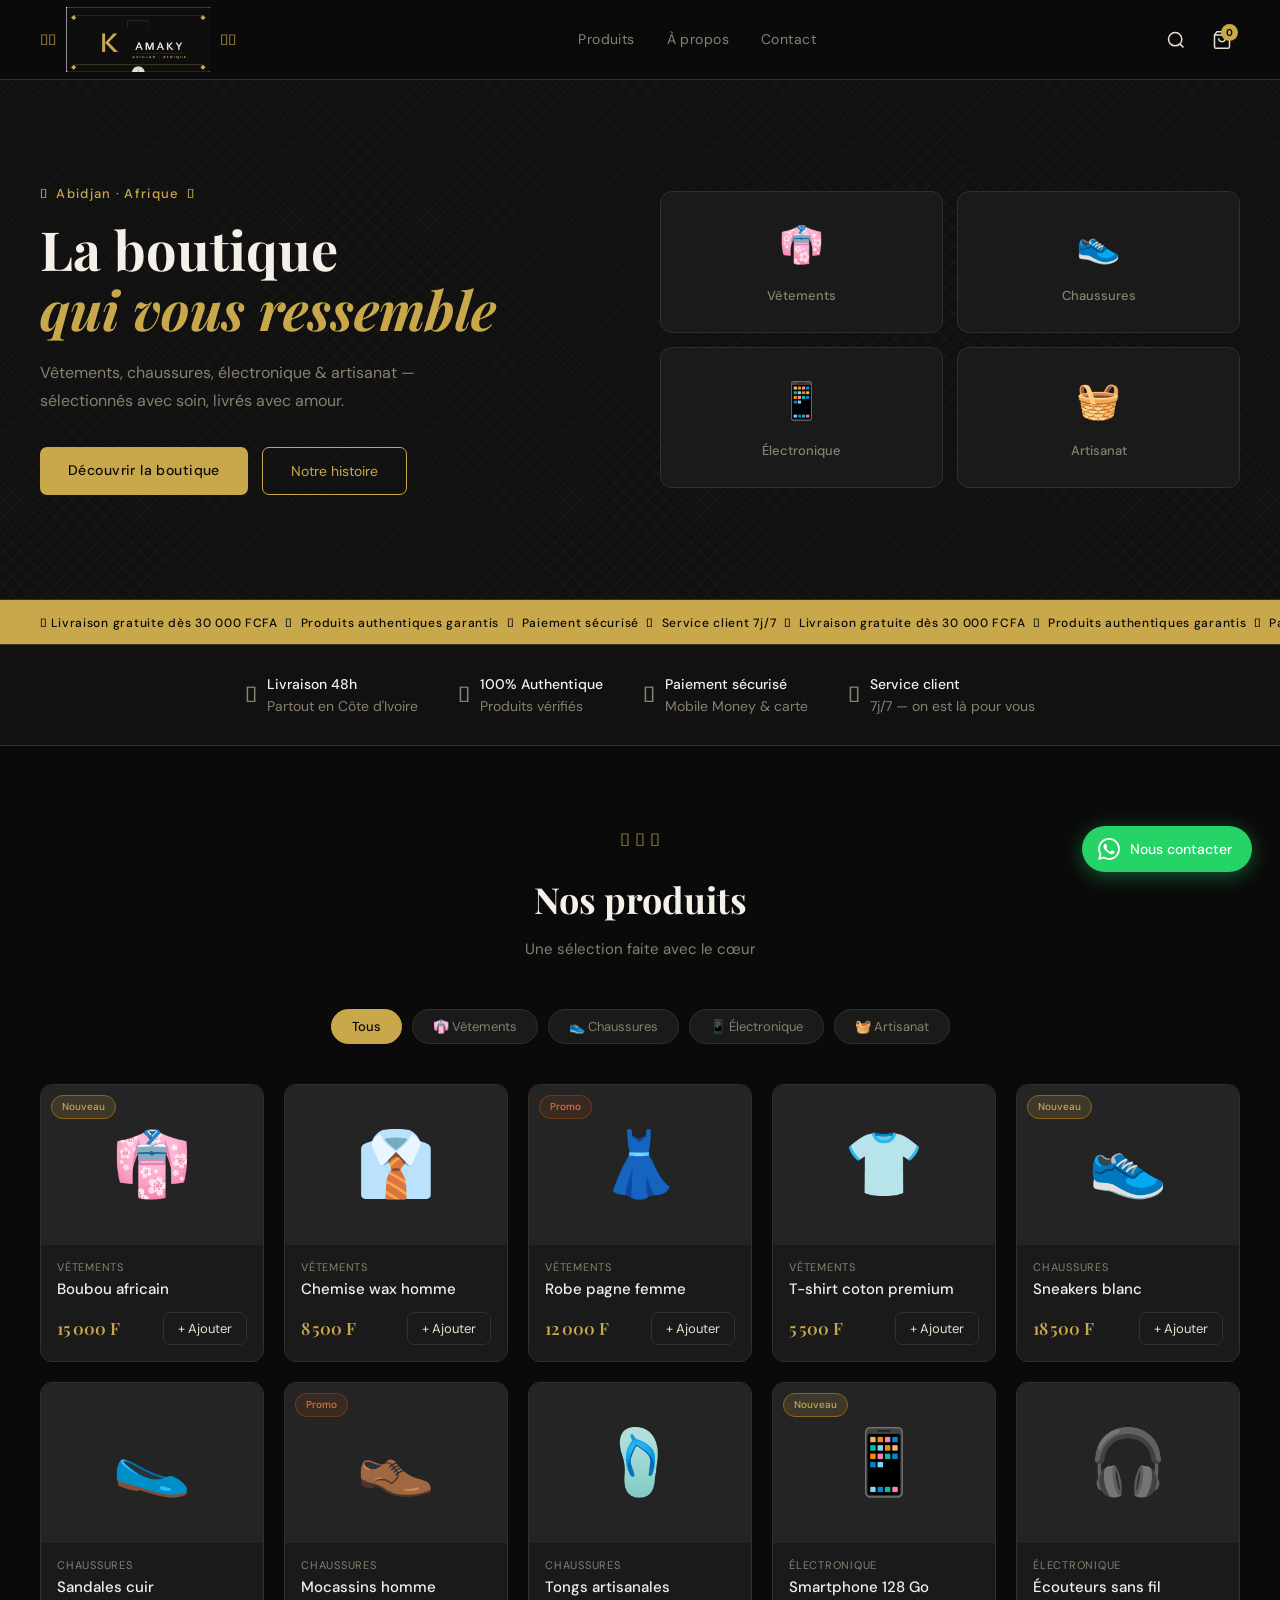
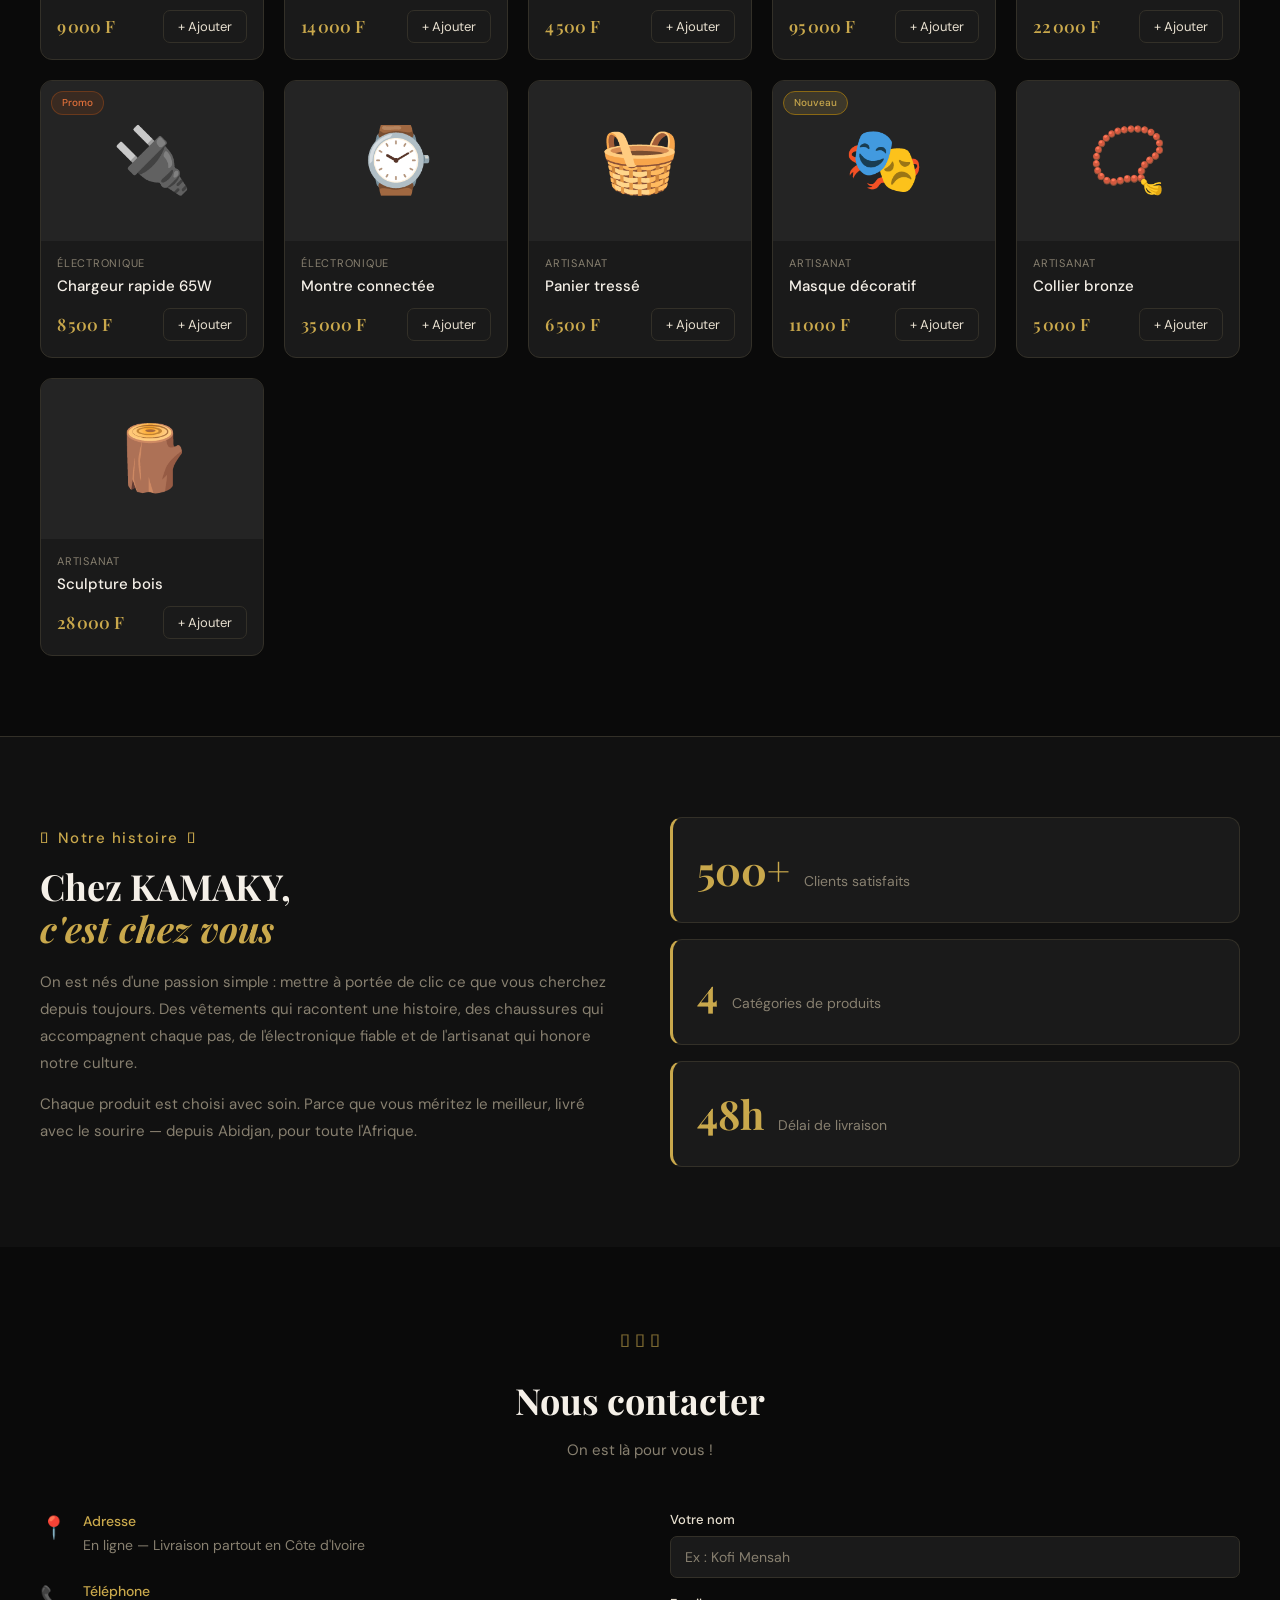
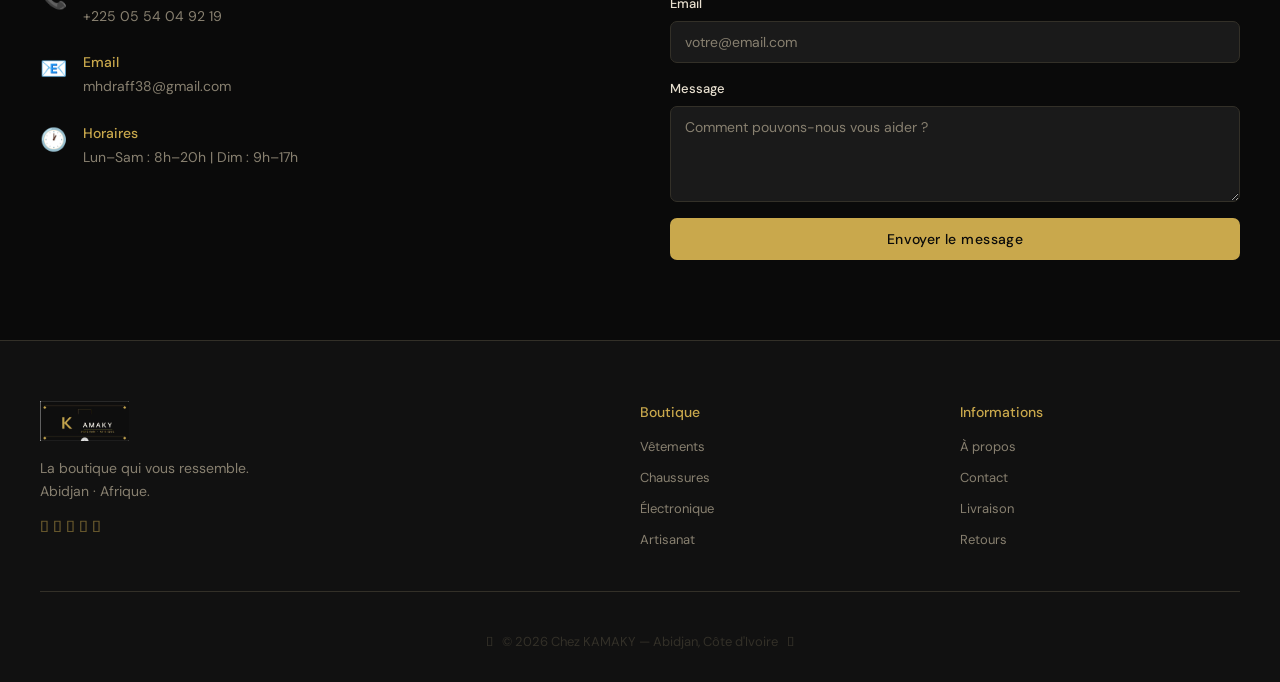
==== commit 7bd23698: "Add files via upload" ====
--- a/index.html
+++ b/index.html
@@ -114,9 +114,9 @@
     </div>
     <div class="contact-grid">
       <div class="contact-info">
-        <div class="contact-item"><span class="ci-icon">📍</span><div><strong>Adresse</strong><p>Cocody, Abidjan, Côte d'Ivoire</p></div></div>
-        <div class="contact-item"><span class="ci-icon">📞</span><div><strong>Téléphone</strong><p>+225 07 00 00 00 00</p></div></div>
-        <div class="contact-item"><span class="ci-icon">📧</span><div><strong>Email</strong><p>contact@chezkamaky.ci</p></div></div>
+        <div class="contact-item"><span class="ci-icon">📍</span><div><strong>Adresse</strong><p>En ligne — Livraison partout en Côte d'Ivoire</p></div></div>
+        <div class="contact-item"><span class="ci-icon">📞</span><div><strong>Téléphone</strong><p>+225 05 54 04 92 19</p></div></div>
+        <div class="contact-item"><span class="ci-icon">📧</span><div><strong>Email</strong><p>mhdraff38@gmail.com</p></div></div>
         <div class="contact-item"><span class="ci-icon">🕐</span><div><strong>Horaires</strong><p>Lun–Sam : 8h–20h | Dim : 9h–17h</p></div></div>
       </div>
       <form class="contact-form" onsubmit="envoyerMessage(event)">
@@ -170,9 +170,11 @@
   </aside>
 
   <script src="script.js"></script>
-  <a href="https://wa.me/2250554049219?text=Bonjour%20Chez%20KAMAKY%2C%20je%20suis%20int%C3%A9ress%C3%A9%20par%20vos%20produits%20!" class="whatsapp-btn" target="_blank">
-  <svg viewBox="0 0 24 24" fill="currentColor" width="24" height="24"><path d="M17.472 14.382c-.297-.149-1.758-.867-2.03-.967-.273-.099-.471-.148-.67.15-.197.297-.767.966-.94 1.164-.173.199-.347.223-.644.075-.297-.15-1.255-.463-2.39-1.475-.883-.788-1.48-1.761-1.653-2.059-.173-.297-.018-.458.13-.606.134-.133.298-.347.446-.52.149-.174.198-.298.298-.497.099-.198.05-.371-.025-.52-.075-.149-.669-1.612-.916-2.207-.242-.579-.487-.5-.669-.51-.173-.008-.371-.01-.57-.01-.198 0-.52.074-.792.372-.272.297-1.04 1.016-1.04 2.479 0 1.462 1.065 2.875 1.213 3.074.149.198 2.096 3.2 5.077 4.487.709.306 1.262.489 1.694.625.712.227 1.36.195 1.871.118.571-.085 1.758-.719 2.006-1.413.248-.694.248-1.289.173-1.413-.074-.124-.272-.198-.57-.347m-5.421 7.403h-.004a9.87 9.87 0 01-5.031-1.378l-.361-.214-3.741.982.998-3.648-.235-.374a9.86 9.86 0 01-1.51-5.26c.001-5.45 4.436-9.884 9.888-9.884 2.64 0 5.122 1.03 6.988 2.898a9.825 9.825 0 012.893 6.994c-.003 5.45-4.437 9.884-9.885 9.884m8.413-18.297A11.815 11.815 0 0012.05 0C5.495 0 .16 5.335.157 11.892c0 2.096.547 4.142 1.588 5.945L.057 24l6.305-1.654a11.882 11.882 0 005.683 1.448h.005c6.554 0 11.89-5.335 11.893-11.893a11.821 11.821 0 00-3.48-8.413z"/></svg>
-  Nous contacter
-</a>
+  <!-- BOUTON WHATSAPP -->
+  <a href="https://wa.me/2250554049219?text=Bonjour%20Chez%20KAMAKY%2C%20je%20suis%20int%C3%A9ress%C3%A9%20par%20vos%20produits%20!" class="whatsapp-btn" target="_blank" aria-label="Contacter sur WhatsApp">
+    <svg viewBox="0 0 24 24" fill="currentColor"><path d="M17.472 14.382c-.297-.149-1.758-.867-2.03-.967-.273-.099-.471-.148-.67.15-.197.297-.767.966-.94 1.164-.173.199-.347.223-.644.075-.297-.15-1.255-.463-2.39-1.475-.883-.788-1.48-1.761-1.653-2.059-.173-.297-.018-.458.13-.606.134-.133.298-.347.446-.52.149-.174.198-.298.298-.497.099-.198.05-.371-.025-.52-.075-.149-.669-1.612-.916-2.207-.242-.579-.487-.5-.669-.51-.173-.008-.371-.01-.57-.01-.198 0-.52.074-.792.372-.272.297-1.04 1.016-1.04 2.479 0 1.462 1.065 2.875 1.213 3.074.149.198 2.096 3.2 5.077 4.487.709.306 1.262.489 1.694.625.712.227 1.36.195 1.871.118.571-.085 1.758-.719 2.006-1.413.248-.694.248-1.289.173-1.413-.074-.124-.272-.198-.57-.347m-5.421 7.403h-.004a9.87 9.87 0 01-5.031-1.378l-.361-.214-3.741.982.998-3.648-.235-.374a9.86 9.86 0 01-1.51-5.26c.001-5.45 4.436-9.884 9.888-9.884 2.64 0 5.122 1.03 6.988 2.898a9.825 9.825 0 012.893 6.994c-.003 5.45-4.437 9.884-9.885 9.884m8.413-18.297A11.815 11.815 0 0012.05 0C5.495 0 .16 5.335.157 11.892c0 2.096.547 4.142 1.588 5.945L.057 24l6.305-1.654a11.882 11.882 0 005.683 1.448h.005c6.554 0 11.89-5.335 11.893-11.893a11.821 11.821 0 00-3.48-8.413z"/></svg>
+    <span class="wa-label">Nous contacter</span>
+  </a>
+
 </body>
 </html>
--- a/style.css
+++ b/style.css
@@ -561,4 +561,29 @@
   .apropos-inner, .contact-grid, .footer-top { grid-template-columns: 1fr; gap: 30px; }
   .cauri-band { gap: 20px; padding: 24px 20px; }
   .panier-sidebar { width: 100%; }
-}+}
+.whatsapp-btn {
+  position: fixed;
+  bottom: 28px;
+  right: 28px;
+  z-index: 999;
+  display: flex;
+  align-items: center;
+  gap: 10px;
+  background: #25D366;
+  color: #fff;
+  padding: 12px 20px 12px 16px;
+  border-radius: 50px;
+  font-size: 14px;
+  font-weight: 500;
+  text-decoration: none;
+  box-shadow: 0 4px 20px rgba(37,211,102,.4);
+  transition: transform .2s;
+}
+.whatsapp-btn:hover {
+  transform: translateY(-3px);
+}
+.whatsapp-btn svg {
+  width: 22px;
+  height: 22px;
+}
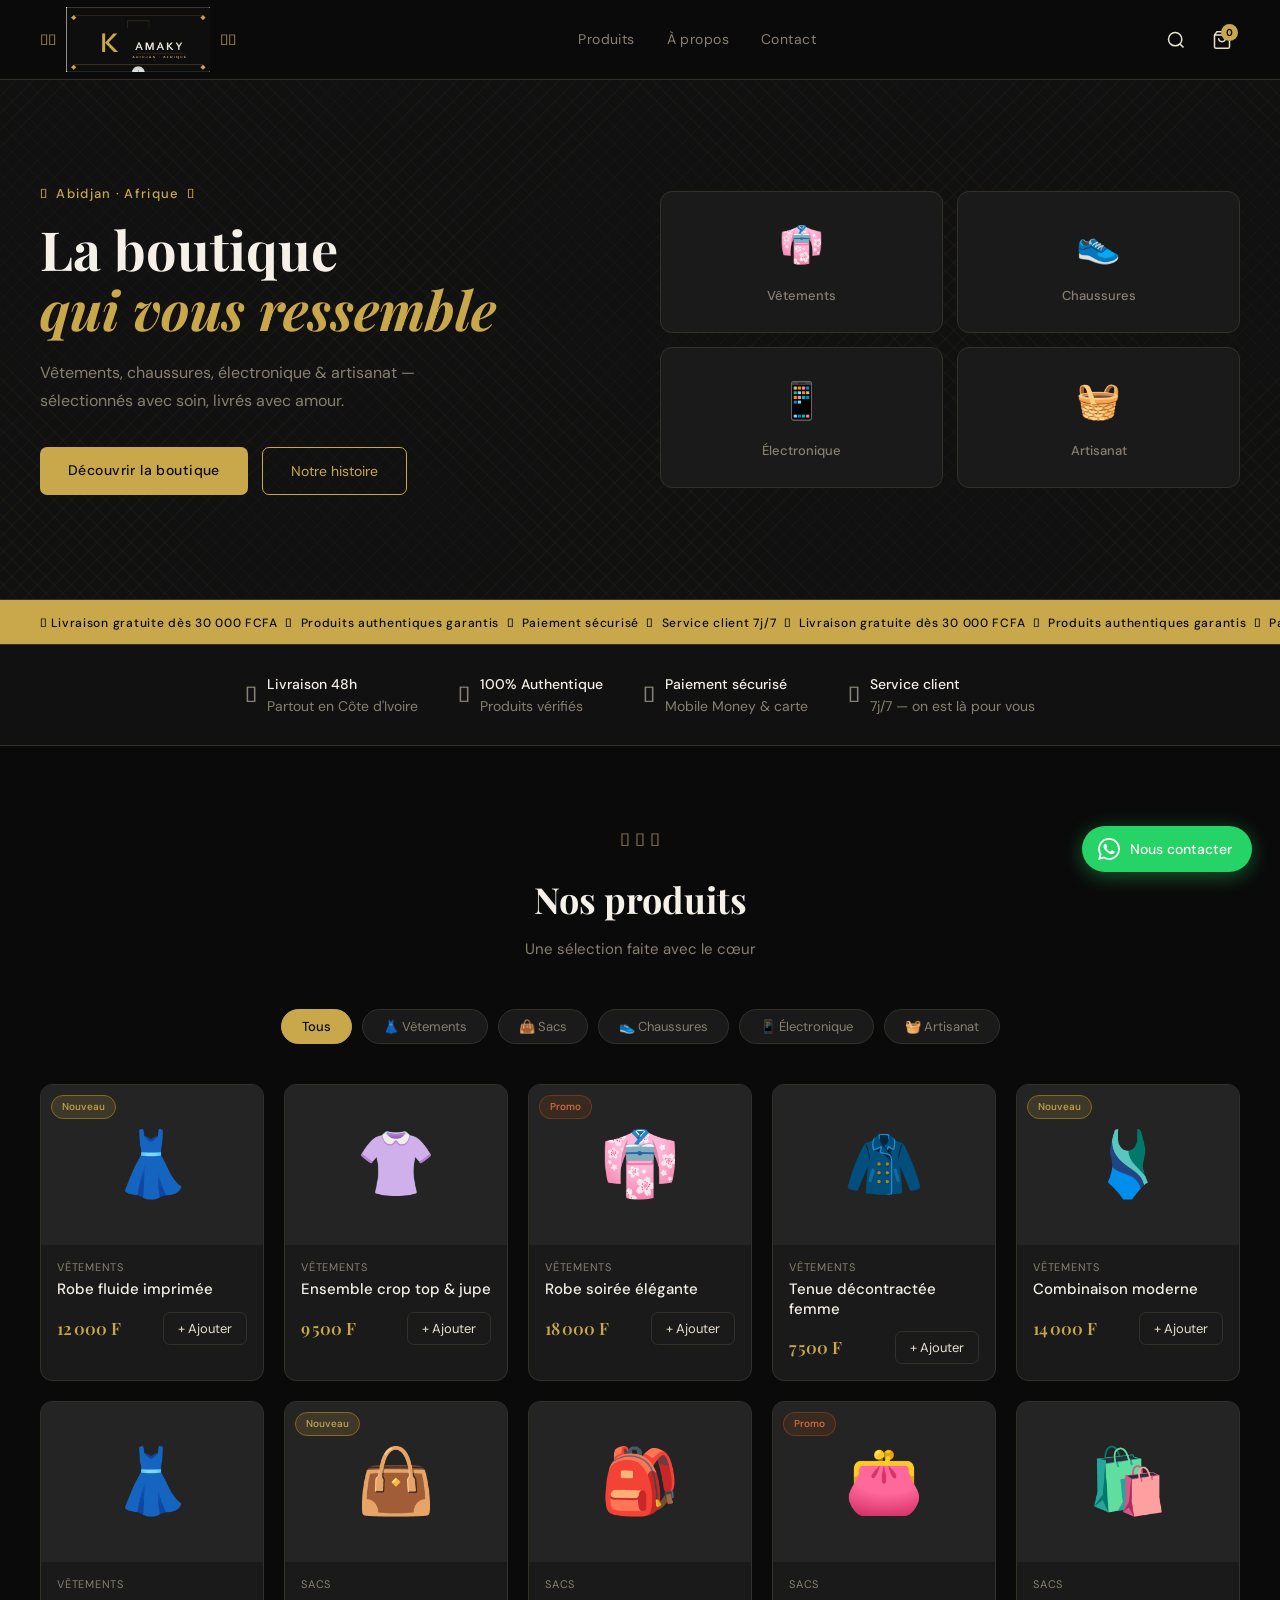
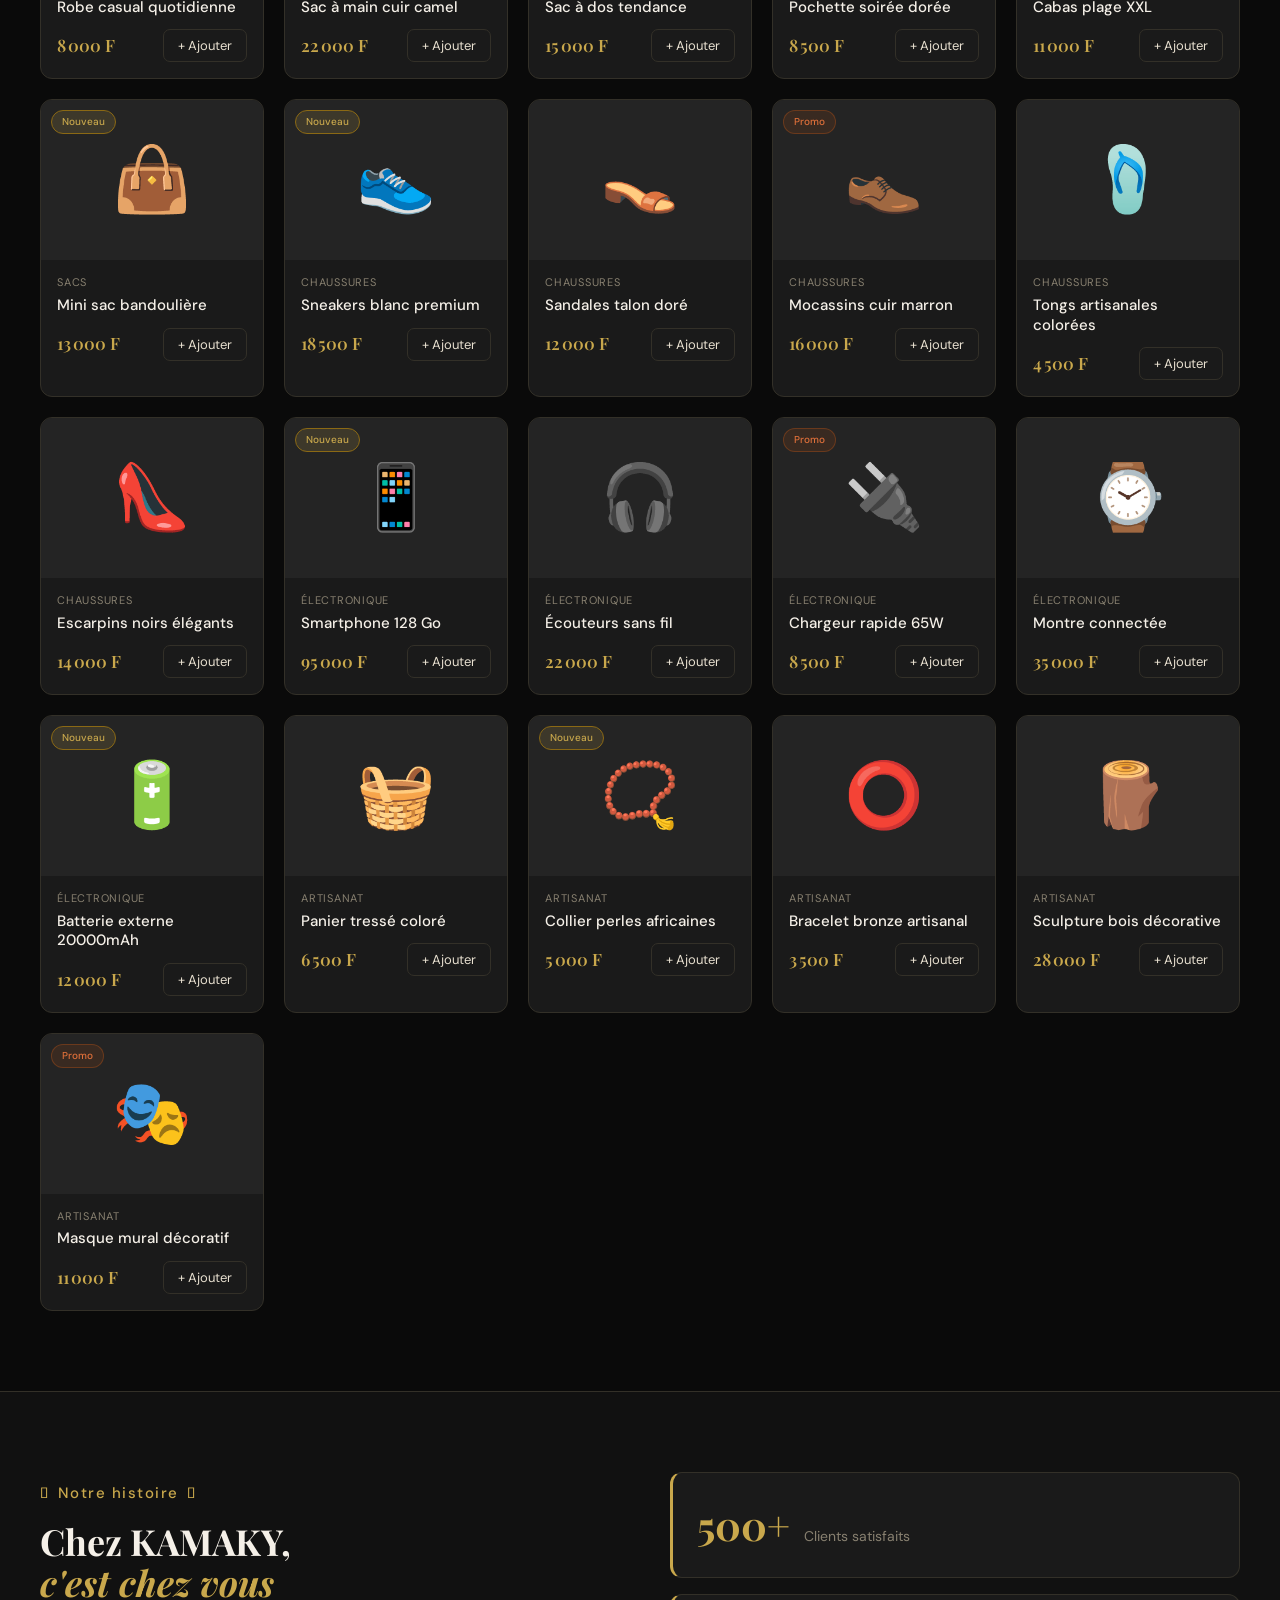
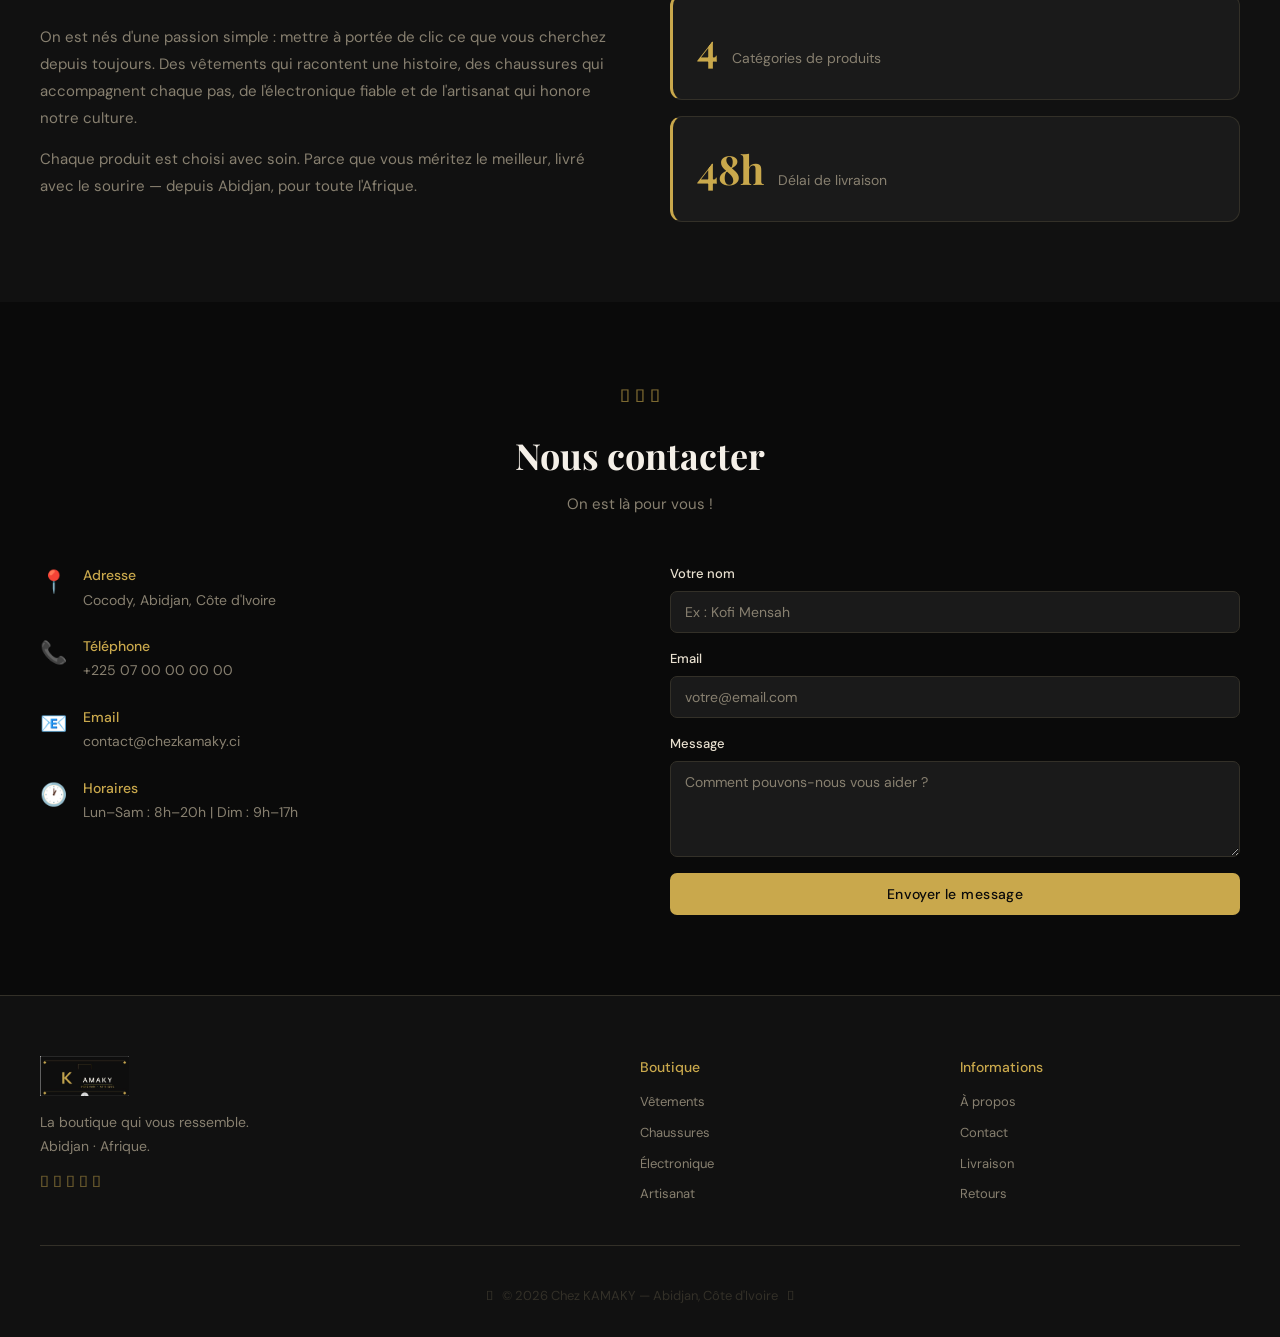
==== commit 855694dc: "Add files via upload" ====
--- a/index.html
+++ b/index.html
@@ -80,7 +80,8 @@
     </div>
     <div class="filtres">
       <button class="filtre active" data-cat="Tous">Tous</button>
-      <button class="filtre" data-cat="Vêtements">👘 Vêtements</button>
+      <button class="filtre" data-cat="Vêtements">👗 Vêtements</button>
+      <button class="filtre" data-cat="Sacs">👜 Sacs</button>
       <button class="filtre" data-cat="Chaussures">👟 Chaussures</button>
       <button class="filtre" data-cat="Électronique">📱 Électronique</button>
       <button class="filtre" data-cat="Artisanat">🧺 Artisanat</button>
@@ -114,9 +115,9 @@
     </div>
     <div class="contact-grid">
       <div class="contact-info">
-        <div class="contact-item"><span class="ci-icon">📍</span><div><strong>Adresse</strong><p>En ligne — Livraison partout en Côte d'Ivoire</p></div></div>
-        <div class="contact-item"><span class="ci-icon">📞</span><div><strong>Téléphone</strong><p>+225 05 54 04 92 19</p></div></div>
-        <div class="contact-item"><span class="ci-icon">📧</span><div><strong>Email</strong><p>mhdraff38@gmail.com</p></div></div>
+        <div class="contact-item"><span class="ci-icon">📍</span><div><strong>Adresse</strong><p>Cocody, Abidjan, Côte d'Ivoire</p></div></div>
+        <div class="contact-item"><span class="ci-icon">📞</span><div><strong>Téléphone</strong><p>+225 07 00 00 00 00</p></div></div>
+        <div class="contact-item"><span class="ci-icon">📧</span><div><strong>Email</strong><p>contact@chezkamaky.ci</p></div></div>
         <div class="contact-item"><span class="ci-icon">🕐</span><div><strong>Horaires</strong><p>Lun–Sam : 8h–20h | Dim : 9h–17h</p></div></div>
       </div>
       <form class="contact-form" onsubmit="envoyerMessage(event)">
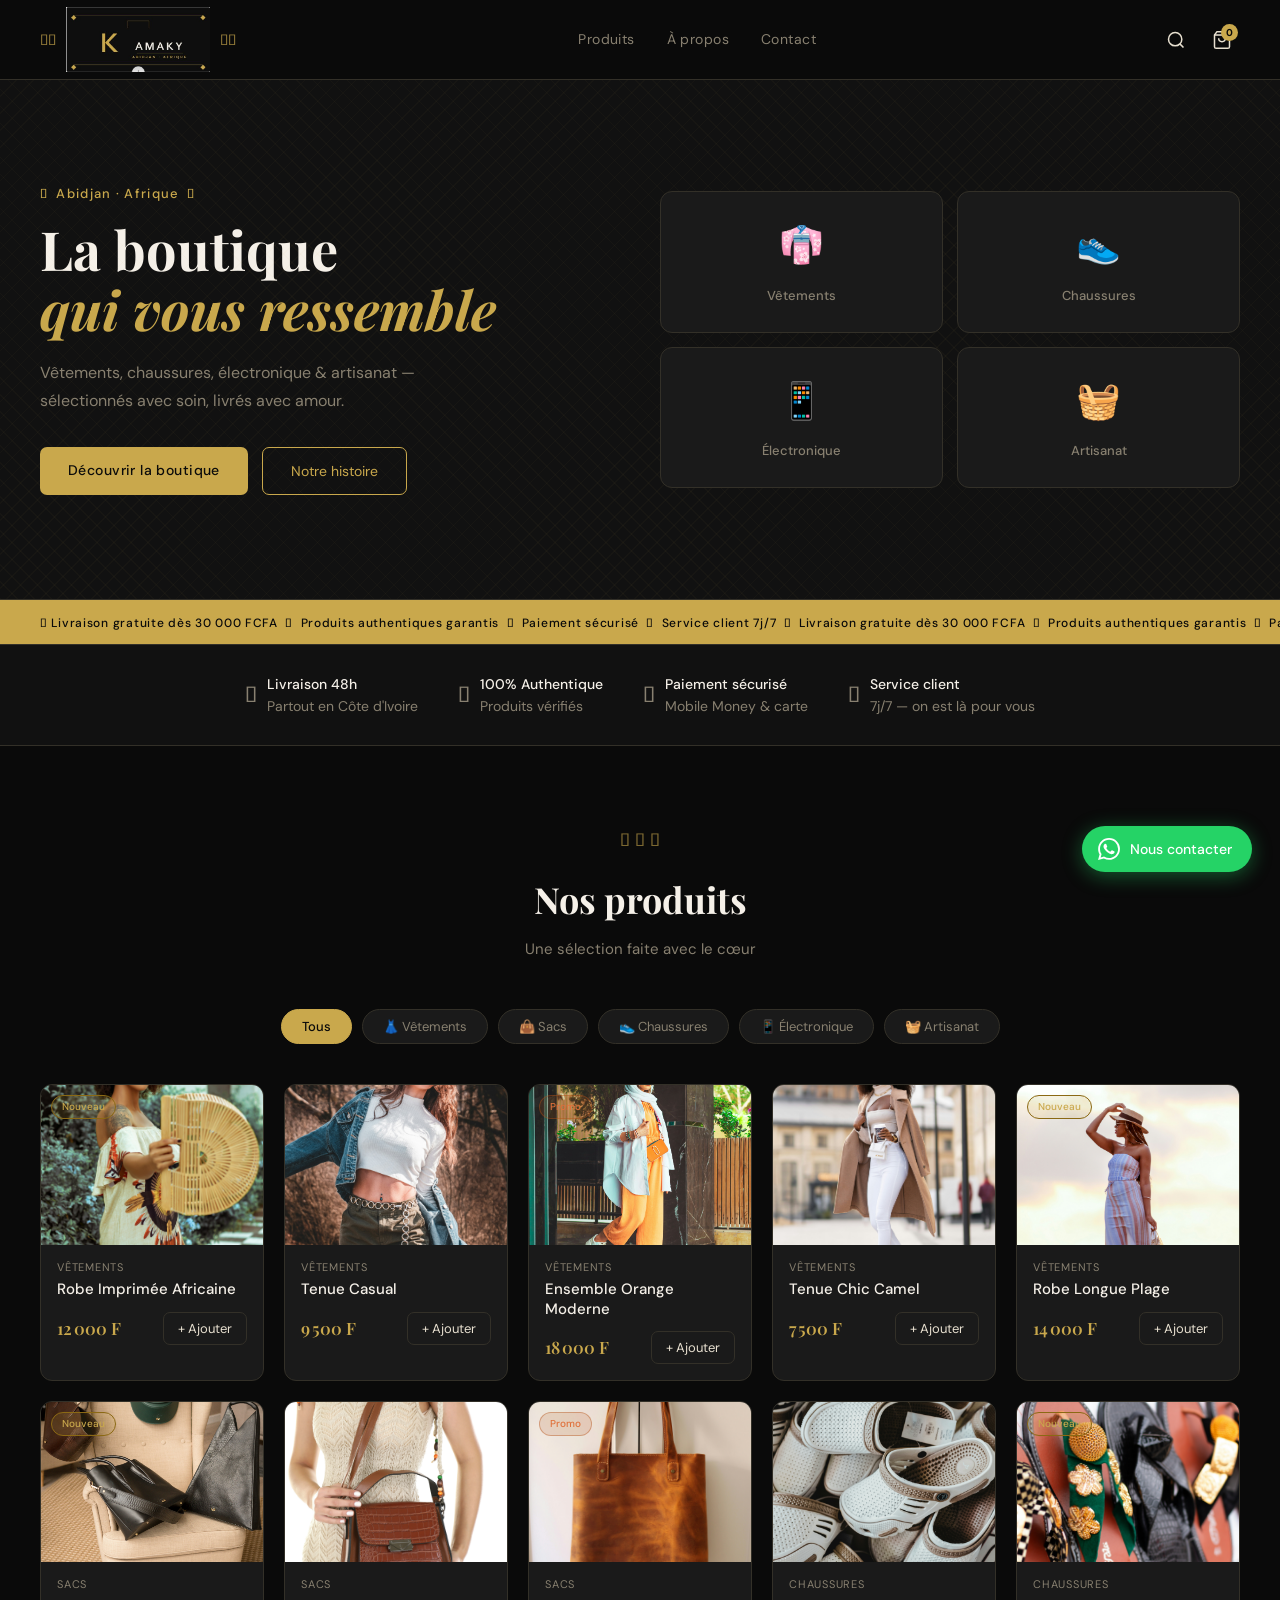
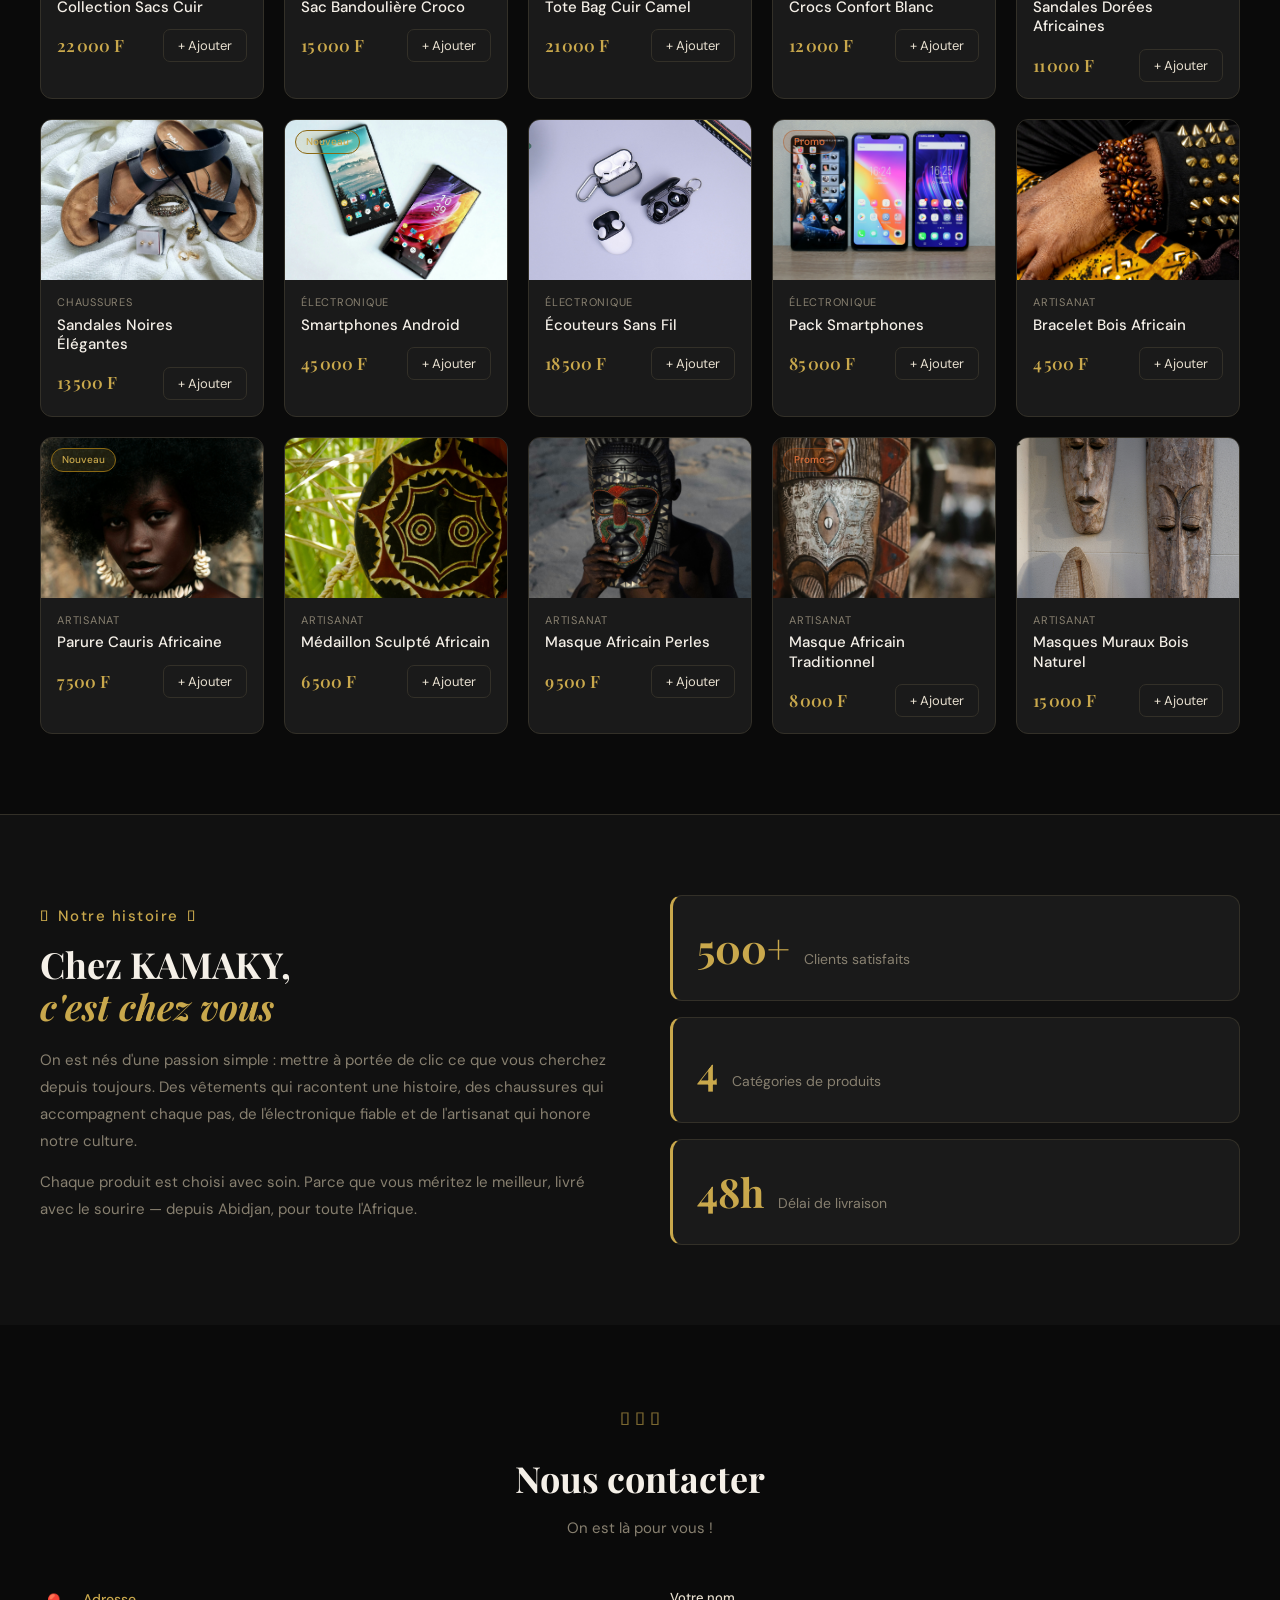
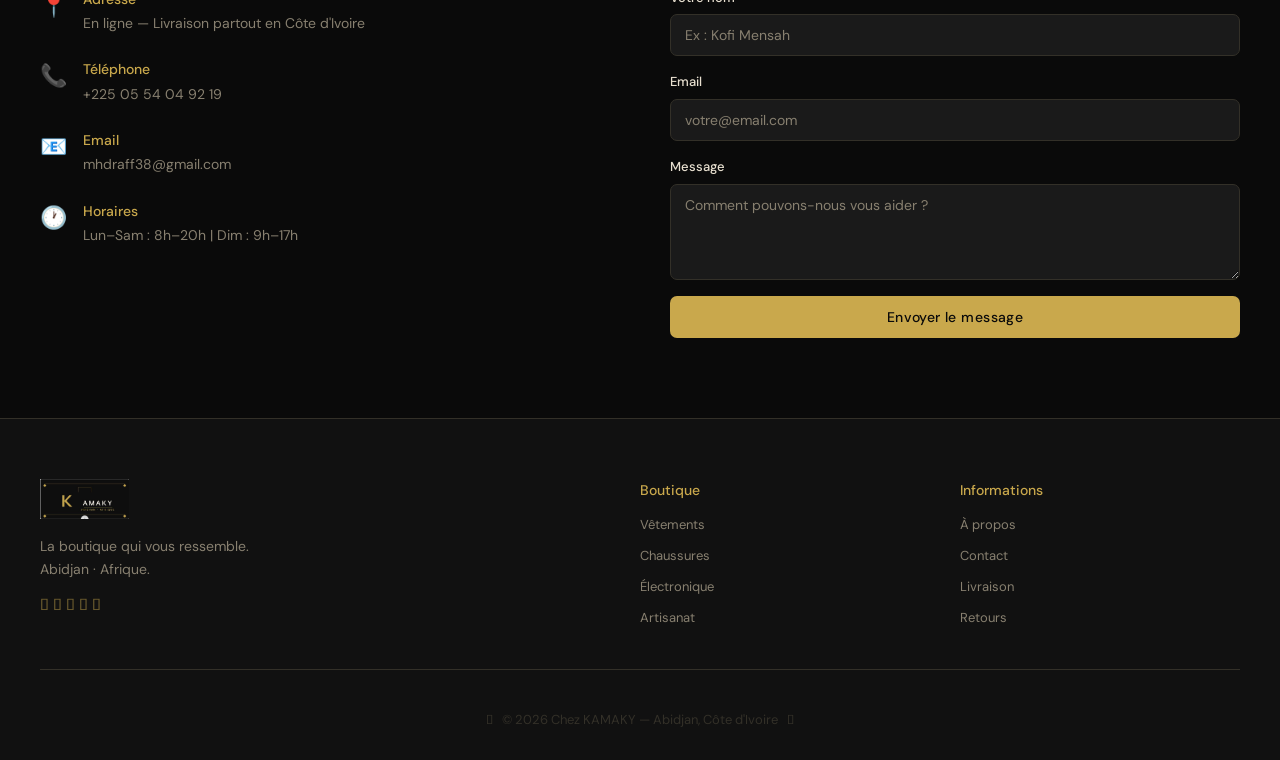
==== commit 1dec0cf0: "Update index.html" ====
--- a/index.html
+++ b/index.html
@@ -115,9 +115,9 @@
     </div>
     <div class="contact-grid">
       <div class="contact-info">
-        <div class="contact-item"><span class="ci-icon">📍</span><div><strong>Adresse</strong><p>Cocody, Abidjan, Côte d'Ivoire</p></div></div>
-        <div class="contact-item"><span class="ci-icon">📞</span><div><strong>Téléphone</strong><p>+225 07 00 00 00 00</p></div></div>
-        <div class="contact-item"><span class="ci-icon">📧</span><div><strong>Email</strong><p>contact@chezkamaky.ci</p></div></div>
+        <div class="contact-item"><span class="ci-icon">📍</span><div><strong>Adresse</strong><p>En ligne — Livraison partout en Côte d'Ivoire</p></div></div>
+        <div class="contact-item"><span class="ci-icon">📞</span><div><strong>Téléphone</strong><p>+225 05 54 04 92 19</p></div></div>
+        <div class="contact-item"><span class="ci-icon">📧</span><div><strong>Email</strong><p>mhdraff38@gmail.com</p></div></div>
         <div class="contact-item"><span class="ci-icon">🕐</span><div><strong>Horaires</strong><p>Lun–Sam : 8h–20h | Dim : 9h–17h</p></div></div>
       </div>
       <form class="contact-form" onsubmit="envoyerMessage(event)">
--- a/style.css
+++ b/style.css
@@ -587,3 +587,24 @@
   width: 22px;
   height: 22px;
 }
+/* ── Images produits ── */
+.produit-img {
+  position: relative;
+  overflow: hidden;
+}
+
+.produit-img img {
+  width: 100%;
+  height: 100%;
+  object-fit: cover;
+  display: block;
+}
+
+/* ── Images dans le panier ── */
+.pi-img {
+  width: 55px;
+  height: 55px;
+  object-fit: cover;
+  border-radius: 8px;
+  flex-shrink: 0;
+}
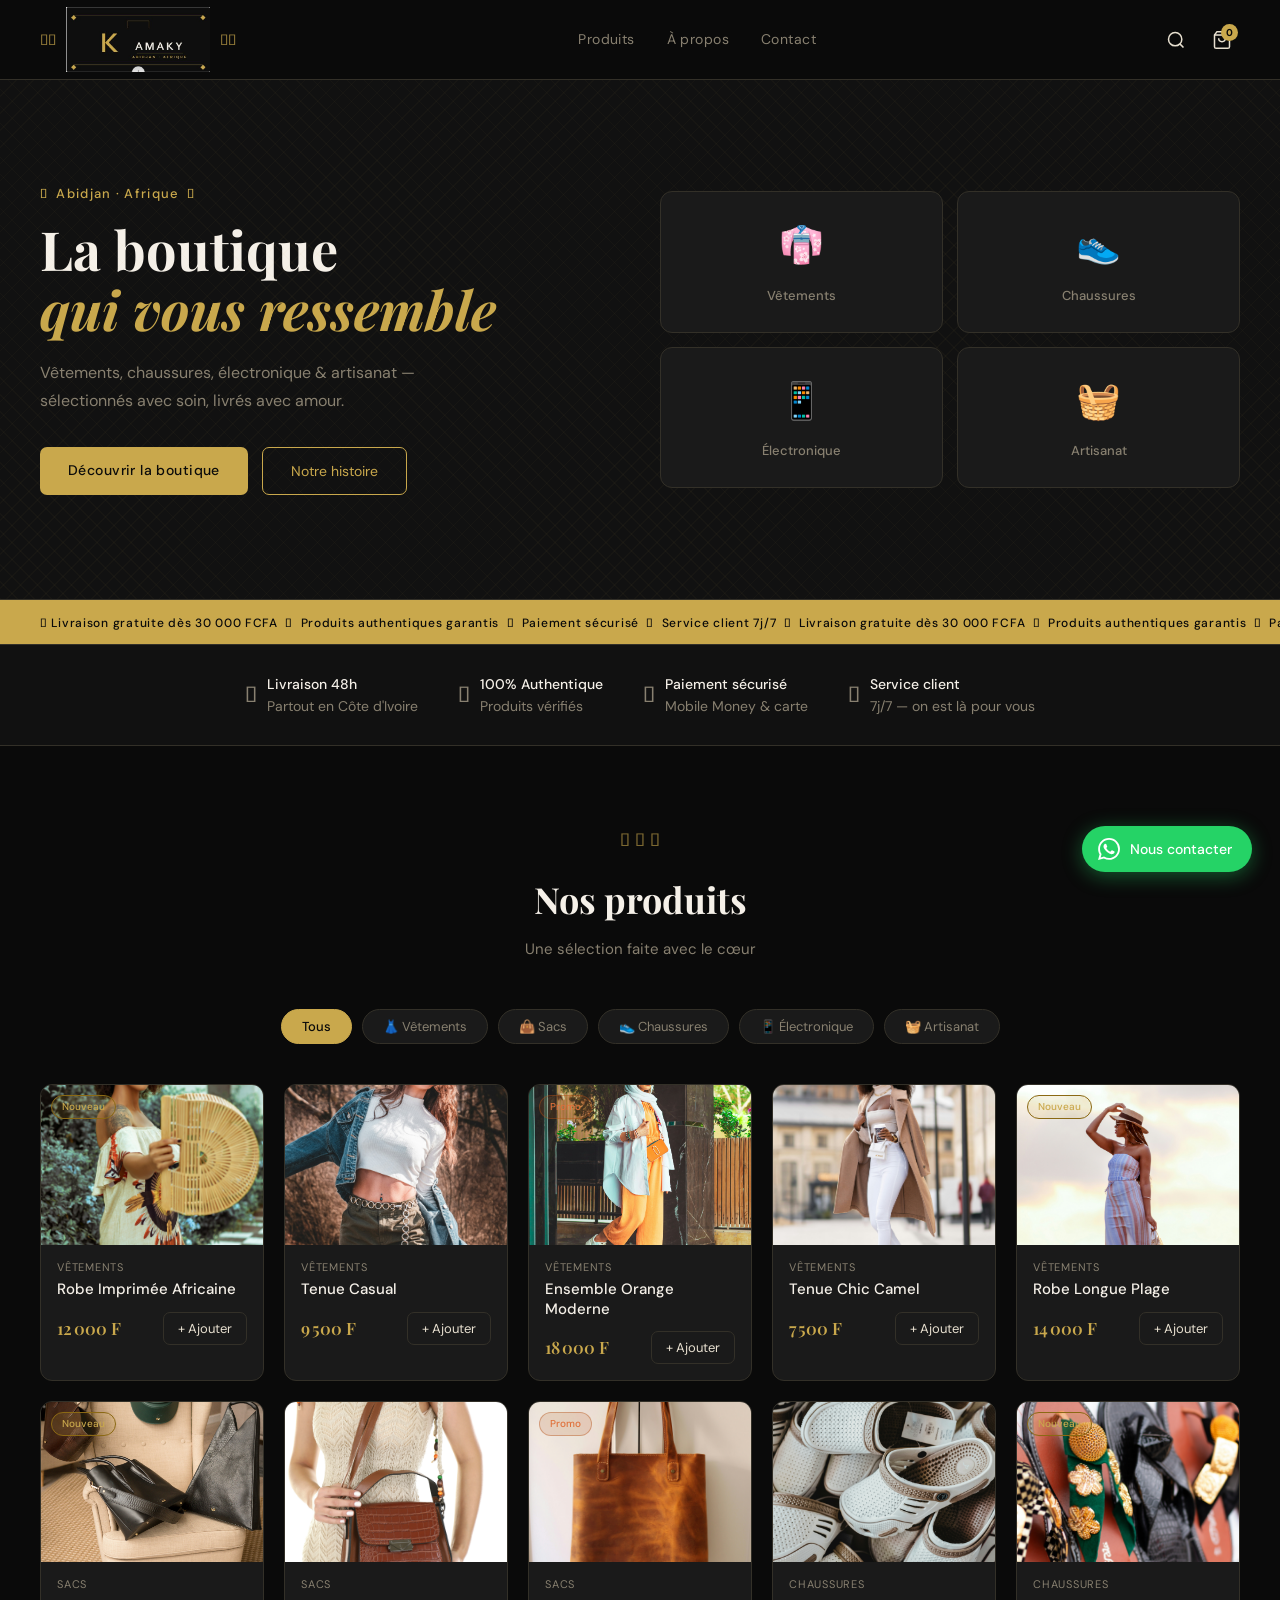
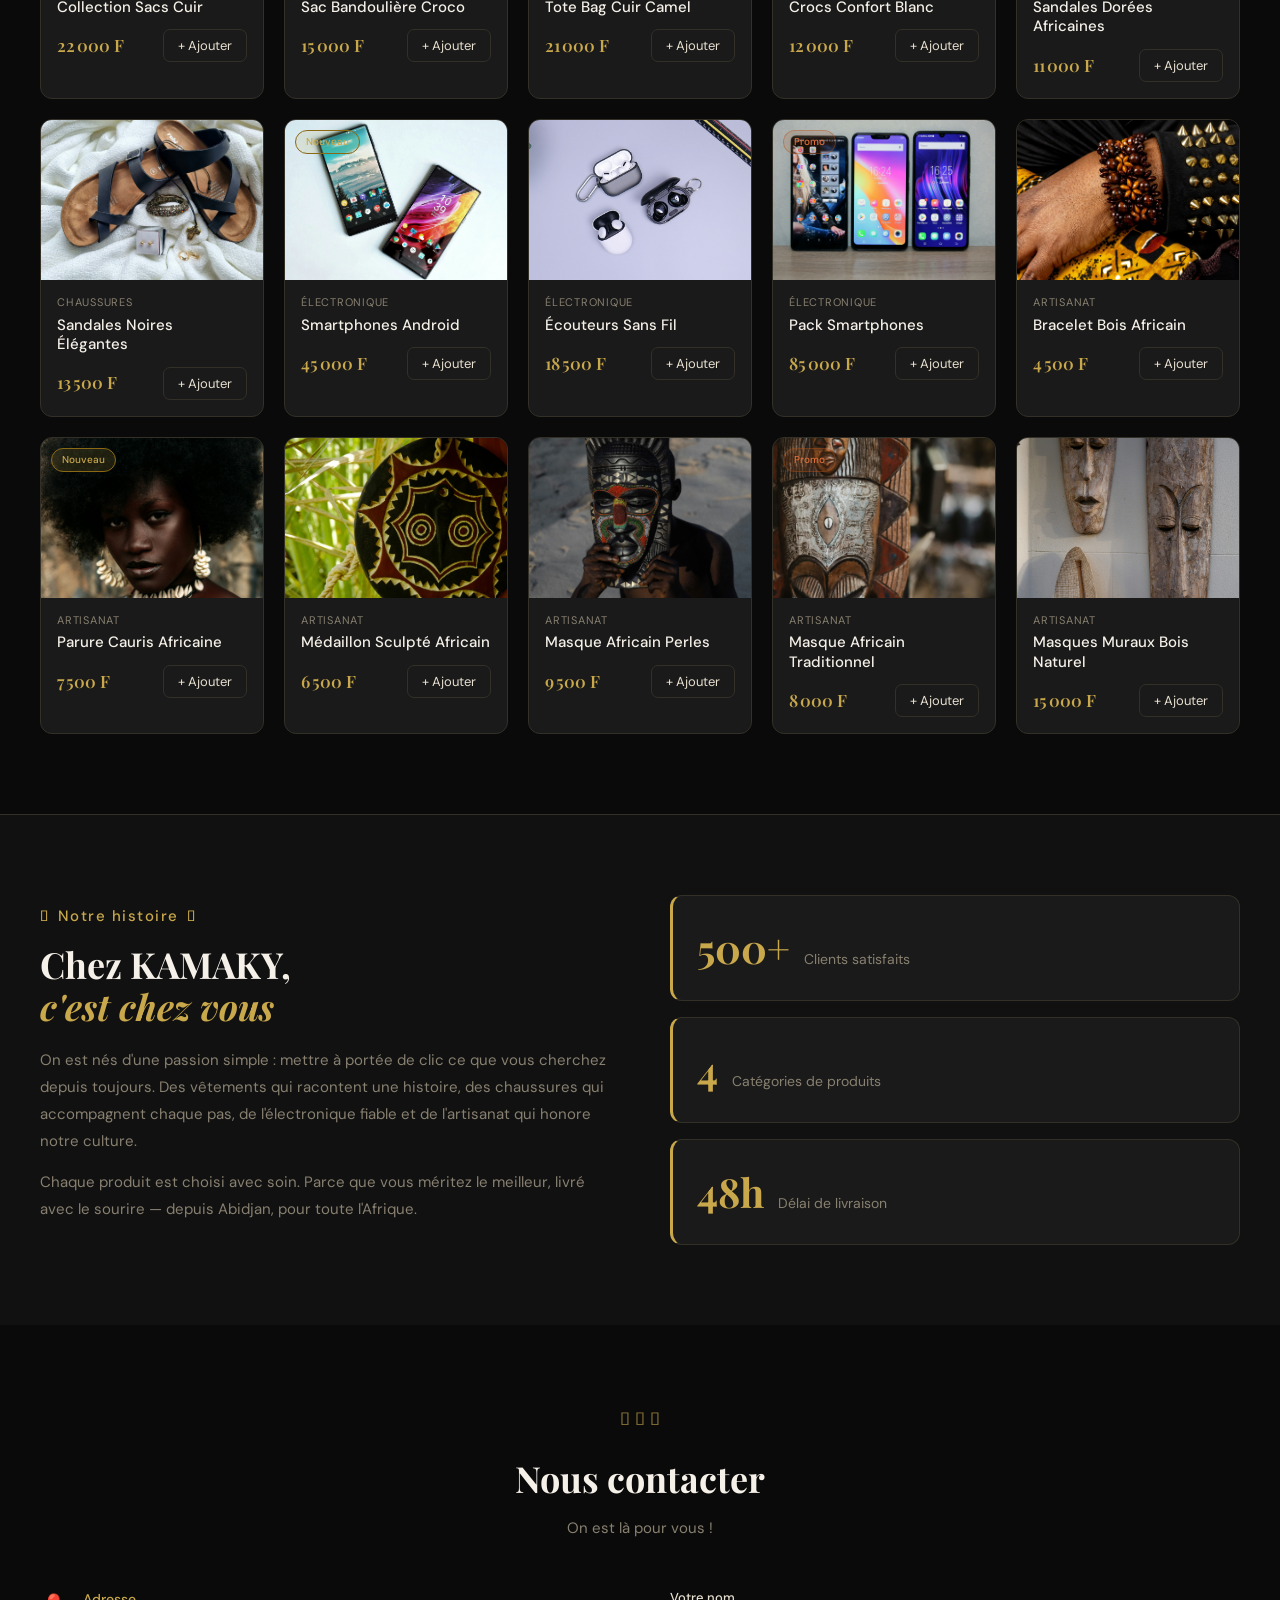
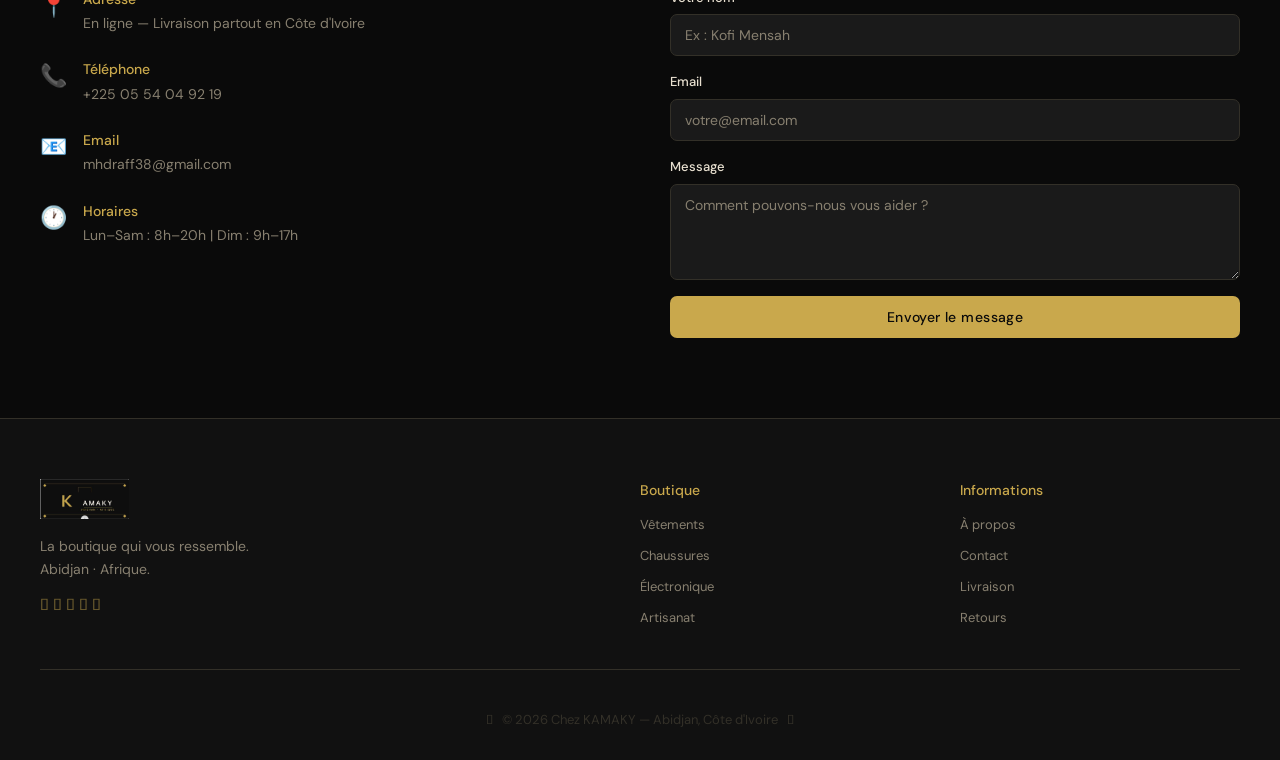
==== commit efcf64f8: "Update index.html" ====
--- a/index.html
+++ b/index.html
@@ -25,7 +25,7 @@
       <a href="#contact">Contact</a>
     </div>
     <div class="nav-actions">
-      <button class="btn-icon" aria-label="Rechercher">
+      <button class="btn-icon" aria-label="Rechercher" onclick="toggleRecherche()">
         <svg width="20" height="20" fill="none" stroke="currentColor" stroke-width="1.8" viewBox="0 0 24 24"><circle cx="11" cy="11" r="8"/><path d="m21 21-4.35-4.35"/></svg>
       </button>
       <button class="btn-icon btn-cart" id="btn-cart" aria-label="Panier">
